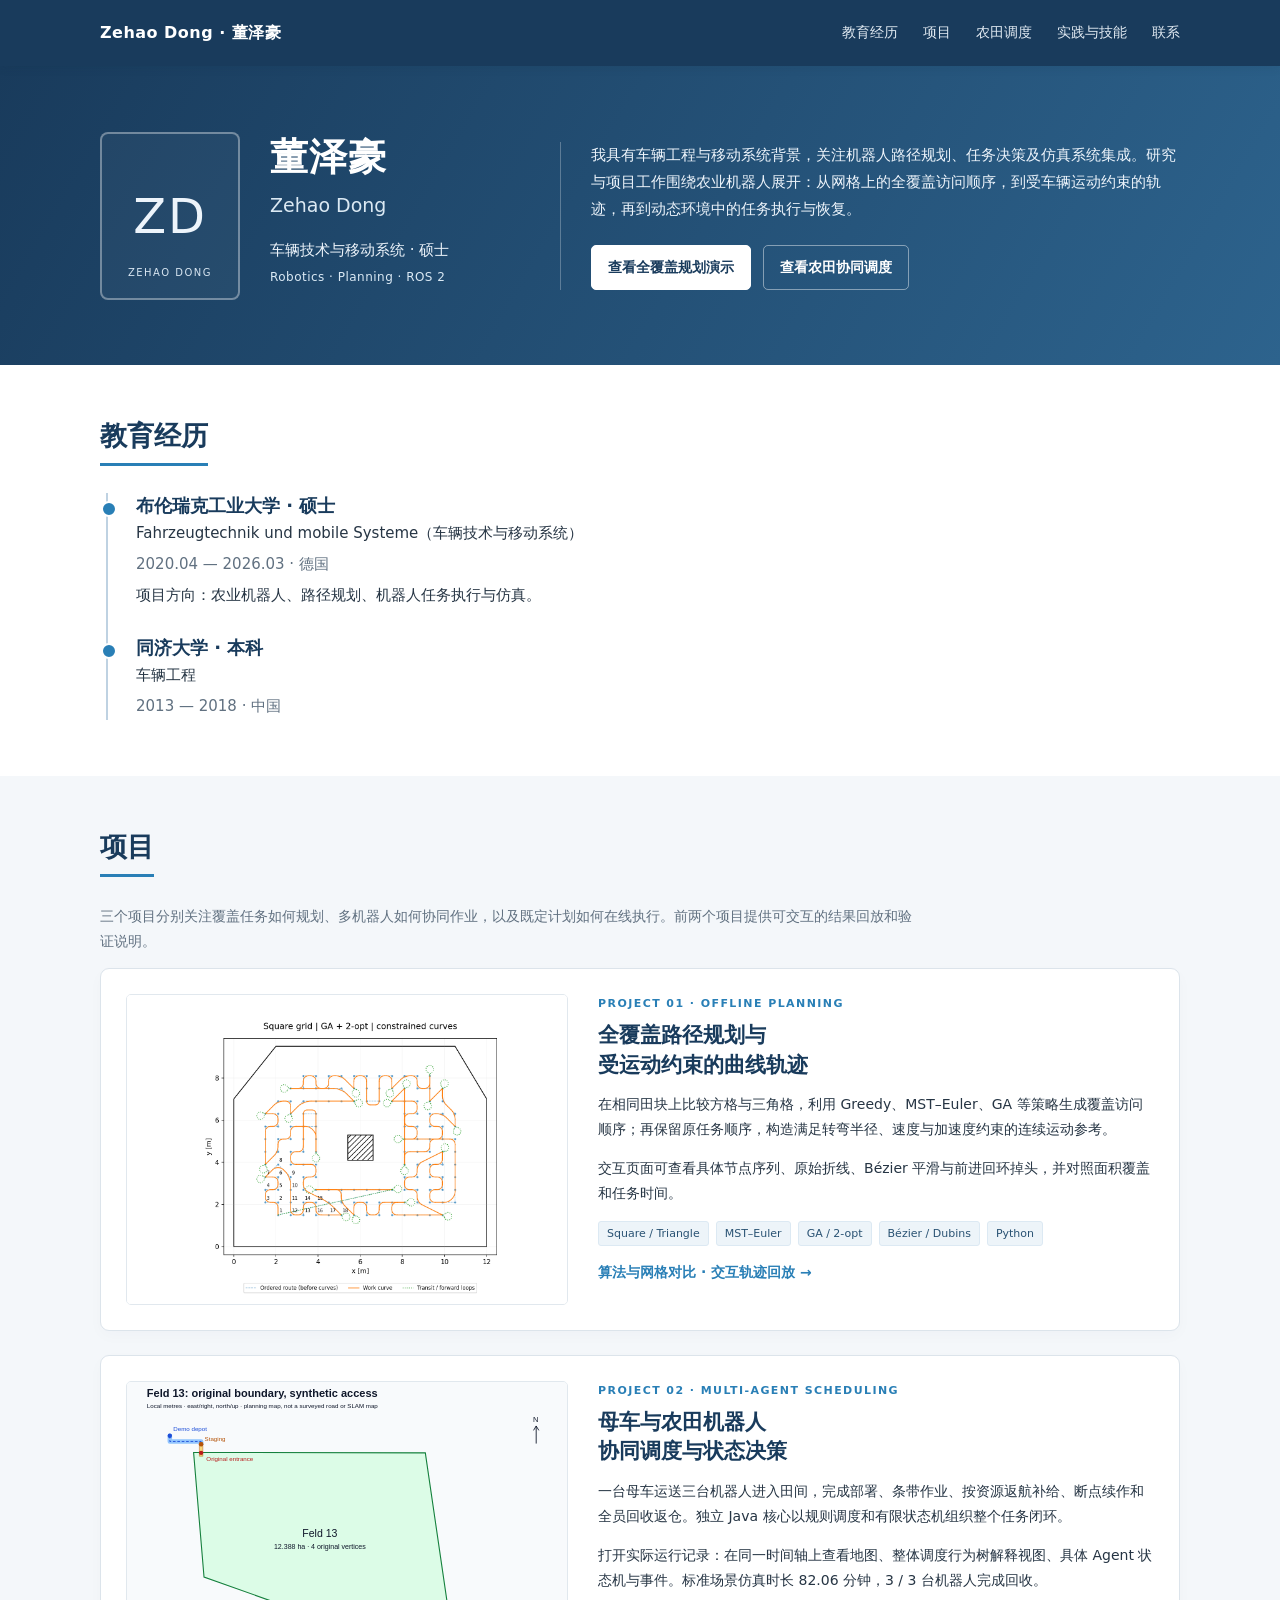
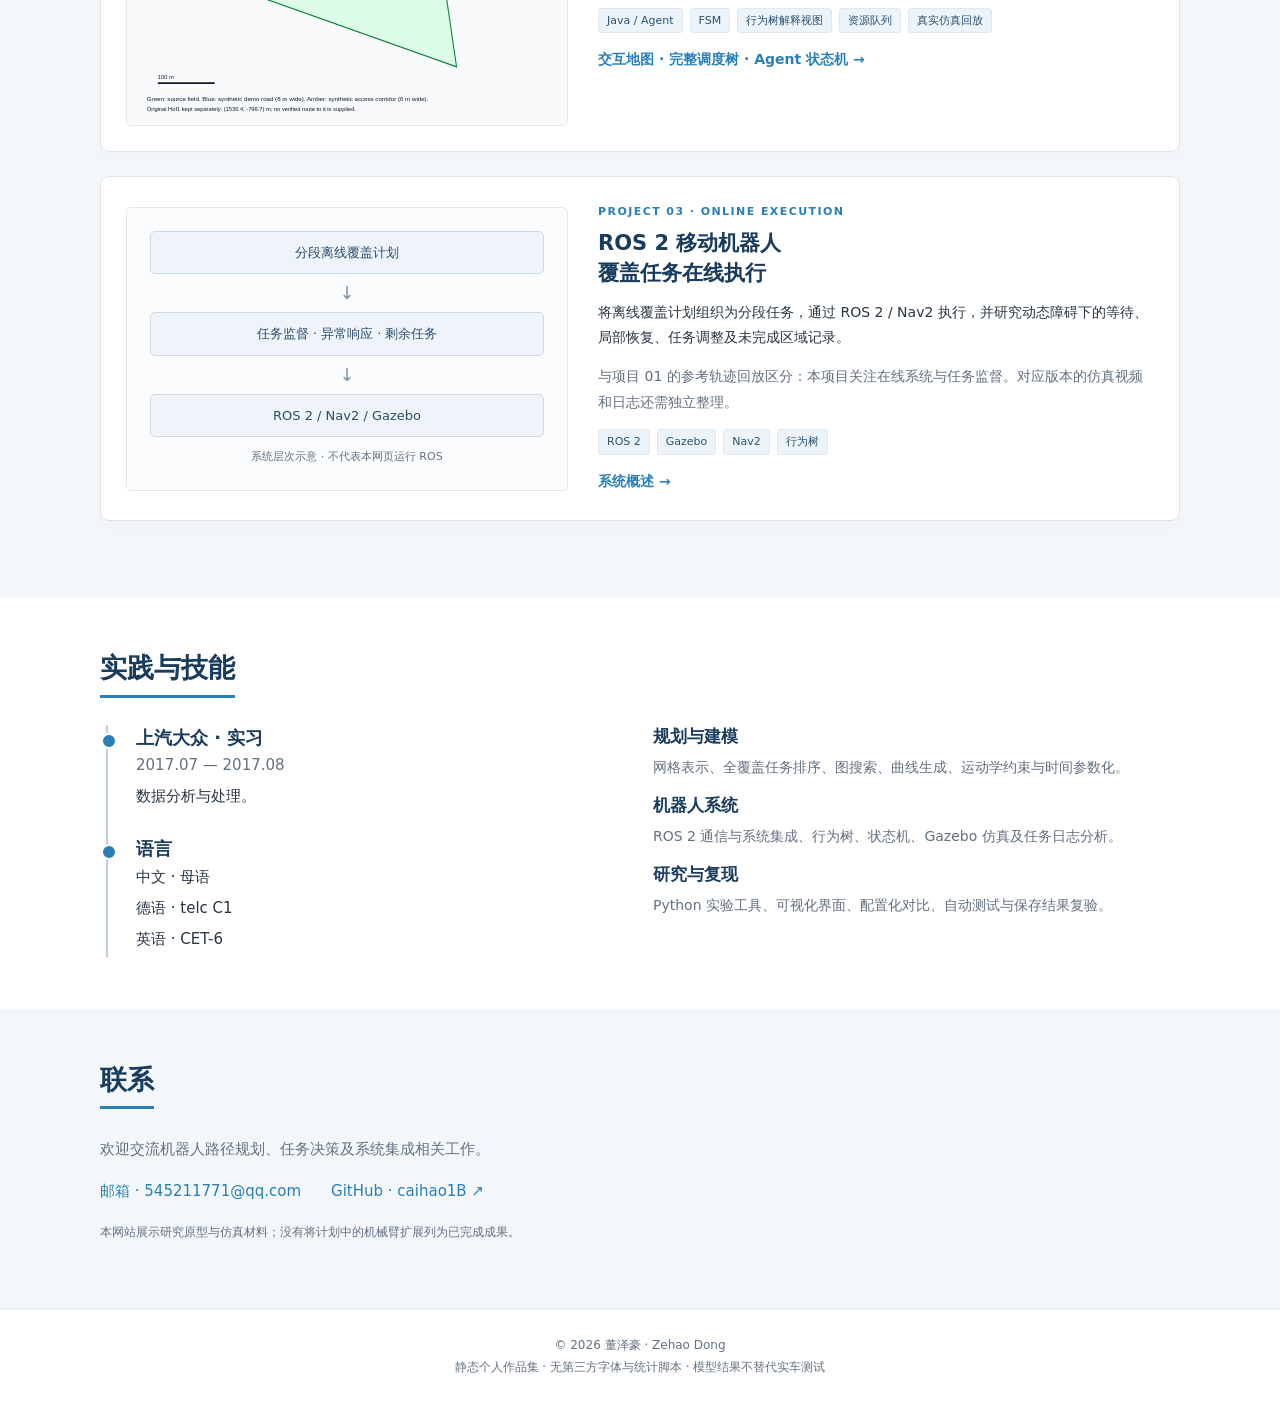
==== index.html @ 470caa3e "Add files via upload" ====
<!doctype html><html lang="zh-CN"><head><meta charset="utf-8"><meta name="viewport" content="width=device-width,initial-scale=1"><meta name="description" content="董泽豪，车辆技术与移动系统硕士。机器人全覆盖路径规划、母车与农田机器人协同调度，以及 ROS 2 系统集成项目。"><title>董泽豪 Zehao Dong | 车辆工程与机器人</title><link rel="stylesheet" href="assets/site.css"><script defer src="assets/site.js"></script></head><body>
<nav class="navbar" aria-label="主导航"><div class="wrap nav-inner"><a class="brand" href="index.html">Zehao Dong · 董泽豪</a><button class="menu-btn" aria-label="展开导航" aria-controls="mainNav" aria-expanded="false">☰</button><div class="nav-links" id="mainNav"><a href="#education">教育经历</a><a href="#projects">项目</a><a href="farm-carrier.html">农田调度</a><a href="#experience">实践与技能</a><a href="#contact">联系</a></div></div></nav>
<header class="hero"><div class="wrap hero-layout"><div class="avatar" aria-label="个人文字标识，非人像">ZD</div><div><h1>董泽豪</h1><p class="english">Zehao Dong</p><p class="degree">车辆技术与移动系统 · 硕士</p><p class="hero-tags">Robotics · Planning · ROS 2</p></div><div class="hero-about"><p>我具有车辆工程与移动系统背景，关注机器人路径规划、任务决策及仿真系统集成。研究与项目工作围绕农业机器人展开：从网格上的全覆盖访问顺序，到受车辆运动约束的轨迹，再到动态环境中的任务执行与恢复。</p><div class="actions"><a class="button" href="ccpp.html">查看全覆盖规划演示</a><a class="button ghost" href="farm-carrier.html">查看农田协同调度</a></div></div></div></header>
<main><section id="education" class="section"><div class="wrap"><h2 class="section-title">教育经历</h2><div class="timeline"><article class="timeline-item"><h3>布伦瑞克工业大学 · 硕士</h3><p>Fahrzeugtechnik und mobile Systeme（车辆技术与移动系统）</p><p class="meta">2020.04 — 2026.03 · 德国</p><p>项目方向：农业机器人、路径规划、机器人任务执行与仿真。</p></article><article class="timeline-item"><h3>同济大学 · 本科</h3><p>车辆工程</p><p class="meta">2013 — 2018 · 中国</p></article></div></div></section>
<section id="projects" class="section alt"><div class="wrap"><h2 class="section-title">项目</h2><p class="section-note">三个项目分别关注覆盖任务如何规划、多机器人如何协同作业，以及既定计划如何在线执行。前两个项目提供可交互的结果回放和验证说明。</p>
<article class="project-card"><div class="project-content"><a class="project-media" href="ccpp.html" aria-label="打开全覆盖规划项目"><img src="assets/images/square_ga.png" alt="实际计算的方格访问顺序与曲线轨迹，含重复访问和向前绕行" width="1410" height="990"></a><div><div class="project-number">PROJECT 01 · OFFLINE PLANNING</div><h3>全覆盖路径规划与<br>受运动约束的曲线轨迹</h3><p>在相同田块上比较方格与三角格，利用 Greedy、MST–Euler、GA 等策略生成覆盖访问顺序；再保留原任务顺序，构造满足转弯半径、速度与加速度约束的连续运动参考。</p><p>交互页面可查看具体节点序列、原始折线、Bézier 平滑与前进回环掉头，并对照面积覆盖和任务时间。</p><div class="tags"><span>Square / Triangle</span><span>MST–Euler</span><span>GA / 2-opt</span><span>Bézier / Dubins</span><span>Python</span></div><a class="text-link" href="ccpp.html">算法与网格对比 · 交互轨迹回放 →</a></div></div></article>
<article class="project-card"><div class="project-content"><a class="project-media" href="farm-carrier.html" aria-label="打开母车与农田机器人协同调度项目"><img src="assets/images/farm-map-preview.svg" alt="Feld 13 田块边界、覆盖条带与母车演示道路；进入项目可播放机器人实际仿真轨迹" loading="lazy"></a><div><div class="project-number">PROJECT 02 · MULTI-AGENT SCHEDULING</div><h3>母车与农田机器人<br>协同调度与状态决策</h3><p>一台母车运送三台机器人进入田间，完成部署、条带作业、按资源返航补给、断点续作和全员回收返仓。独立 Java 核心以规则调度和有限状态机组织整个任务闭环。</p><p>打开实际运行记录：在同一时间轴上查看地图、整体调度行为树解释视图、具体 Agent 状态机与事件。标准场景仿真时长 82.06 分钟，3 / 3 台机器人完成回收。</p><div class="tags"><span>Java / Agent</span><span>FSM</span><span>行为树解释视图</span><span>资源队列</span><span>真实仿真回放</span></div><a class="text-link" href="farm-carrier.html">交互地图 · 完整调度树 · Agent 状态机 →</a></div></div></article>
<article class="project-card"><div class="project-content"><div class="project-media schematic" aria-label="在线执行层次示意"><div class="step">分段离线覆盖计划</div><div class="flow">↓</div><div class="step">任务监督 · 异常响应 · 剩余任务</div><div class="flow">↓</div><div class="step">ROS 2 / Nav2 / Gazebo</div><small>系统层次示意 · 不代表本网页运行 ROS</small></div><div><div class="project-number">PROJECT 03 · ONLINE EXECUTION</div><h3>ROS 2 移动机器人<br>覆盖任务在线执行</h3><p>将离线覆盖计划组织为分段任务，通过 ROS 2 / Nav2 执行，并研究动态障碍下的等待、局部恢复、任务调整及未完成区域记录。</p><p class="small">与项目 01 的参考轨迹回放区分：本项目关注在线系统与任务监督。对应版本的仿真视频和日志还需独立整理。</p><div class="tags"><span>ROS 2</span><span>Gazebo</span><span>Nav2</span><span>行为树</span></div><a class="text-link" href="projects.html#ros2">系统概述 →</a></div></div></article>
</div></section>
<section id="experience" class="section"><div class="wrap"><h2 class="section-title">实践与技能</h2><div class="two-col"><div class="timeline"><article class="timeline-item"><h3>上汽大众 · 实习</h3><p class="meta">2017.07 — 2017.08</p><p>数据分析与处理。</p></article><article class="timeline-item"><h3>语言</h3><p>中文 · 母语</p><p>德语 · telc C1</p><p>英语 · CET-6</p></article></div><div><article class="skill-group"><h3>规划与建模</h3><p>网格表示、全覆盖任务排序、图搜索、曲线生成、运动学约束与时间参数化。</p></article><article class="skill-group"><h3>机器人系统</h3><p>ROS 2 通信与系统集成、行为树、状态机、Gazebo 仿真及任务日志分析。</p></article><article class="skill-group"><h3>研究与复现</h3><p>Python 实验工具、可视化界面、配置化对比、自动测试与保存结果复验。</p></article></div></div></div></section>
<section id="contact" class="section alt"><div class="wrap"><h2 class="section-title">联系</h2><p class="intro-line">欢迎交流机器人路径规划、任务决策及系统集成相关工作。</p><div class="contact"><a href="mailto:545211771@qq.com">邮箱 · 545211771@qq.com</a><a href="https://github.com/caihao1B" target="_blank" rel="noopener noreferrer">GitHub · caihao1B ↗</a></div><p class="small" style="margin-top:17px">本网站展示研究原型与仿真材料；没有将计划中的机械臂扩展列为已完成成果。</p></div></section></main>
<footer class="footer"><div class="wrap">© 2026 董泽豪 · Zehao Dong<br>静态个人作品集 · 无第三方字体与统计脚本 · 模型结果不替代实车测试</div></footer></body></html>
---- assets/site.css ----
:root{--navy:#193b5c;--navy2:#2d638d;--blue:#297fb6;--ink:#263544;--muted:#617181;--bg:#f4f7fa;--line:#dce4eb;--white:#fff;--orange:#b66a32;--max:1080px}*{box-sizing:border-box}html{scroll-behavior:smooth;scroll-padding-top:84px}body{margin:0;color:var(--ink);background:#fff;font:16px/1.8 "Segoe UI","Microsoft YaHei",system-ui,sans-serif}a{color:var(--blue);text-decoration:none}a:hover{text-decoration:underline}img,video{max-width:100%;height:auto;display:block}button,input,select{font:inherit}button,a,input,select,summary{outline-offset:4px}button:focus-visible,a:focus-visible,input:focus-visible,select:focus-visible{outline:3px solid #59a5dc}button{cursor:pointer}h1,h2,h3,h4,p{margin-top:0}h1,h2,h3{color:var(--navy);line-height:1.4}h2{font-size:27px}h3{font-size:21px}p{margin-bottom:1em}.wrap{width:min(var(--max),calc(100% - 48px));margin:auto}.navbar{position:sticky;top:0;z-index:100;background:var(--navy);height:66px;box-shadow:0 2px 9px #142c4017}.nav-inner{display:flex;align-items:center;justify-content:space-between;height:100%;gap:20px}.brand{color:#fff;font-weight:700;letter-spacing:.03em}.nav-links{display:flex;gap:25px;align-items:center}.nav-links a{color:#e1eaf2;font-size:14px}.menu-btn{display:none;border:1px solid #7693ac;background:transparent;color:#fff;border-radius:4px;padding:4px 10px}.hero{background:linear-gradient(120deg,var(--navy),var(--navy2));color:#edf4fb;padding:65px 0 64px}.hero-layout{display:grid;grid-template-columns:140px 260px 1fr;gap:30px;align-items:center}.avatar{height:168px;border:2px solid #ffffff5c;border-radius:8px;display:flex;align-items:center;justify-content:center;background:#ffffff0a;font-size:48px;font-weight:300;letter-spacing:.04em;position:relative;overflow:hidden}.avatar:after{content:"ZEHAO DONG";position:absolute;bottom:16px;left:0;right:0;text-align:center;font-size:10px;letter-spacing:.15em;color:#d7e5f1}.hero h1{color:#fff;font-size:38px;margin-bottom:4px;letter-spacing:.03em}.hero .english{font-size:19px;color:#dbe9f3;margin-bottom:15px}.hero .degree{font-size:15px;margin-bottom:3px}.hero-about{border-left:1px solid #ffffff45;padding-left:30px;font-size:15px}.hero-about p{margin-bottom:14px}.hero-tags{font-size:12px;letter-spacing:.04em;color:#dbeaf5}.actions{display:flex;gap:12px;flex-wrap:wrap;margin-top:22px}.button{border:1px solid var(--blue);border-radius:5px;background:var(--blue);color:#fff;padding:9px 16px;font-weight:600;font-size:14px;display:inline-flex;align-items:center;justify-content:center}.button:hover{text-decoration:none;filter:brightness(1.05)}.button.ghost{background:transparent;color:var(--blue)}.hero .button{background:#fff;color:var(--navy);border-color:#fff}.hero .ghost{background:transparent;color:#fff;border-color:#ffffff70}.section{padding:52px 0}.section.alt{background:var(--bg)}.section-title{display:inline-block;border-bottom:3px solid var(--blue);padding-bottom:8px;margin-bottom:27px}.eyebrow{font-size:11px;letter-spacing:.14em;font-weight:700;color:var(--blue);margin-bottom:8px}.section-note{color:var(--muted);font-size:14px;max-width:820px}.timeline{border-left:2px solid #bfd2e2;margin-left:6px;padding-left:28px}.timeline-item{position:relative;padding:0 0 22px}.timeline-item:last-child{padding-bottom:0}.timeline-item:before{content:"";position:absolute;left:-35px;top:8px;width:12px;height:12px;border-radius:50%;background:var(--blue);border:2px solid #fff}.timeline h3{font-size:18px;margin-bottom:2px}.meta{font-size:13px;color:var(--muted);margin-bottom:5px}.timeline p{font-size:15px;margin-bottom:4px}.project-card{background:#fff;border:1px solid var(--line);border-radius:9px;margin-bottom:24px;overflow:hidden;box-shadow:0 5px 15px #193b5c06}.project-content{display:grid;grid-template-columns:43% 1fr;gap:30px;padding:25px}.project-media{border:1px solid #e1e8ee;border-radius:5px;overflow:hidden;background:#fafcfe;align-self:center}.project-media img{width:100%}.project-number{font-size:11px;letter-spacing:.13em;color:var(--blue);font-weight:700;margin-bottom:7px}.project-card h3{margin-bottom:12px}.project-card p{font-size:14px}.tags{display:flex;gap:7px;flex-wrap:wrap;margin-top:12px}.tags span{background:#edf4f9;border:1px solid #dce9f3;color:#295273;font-size:11px;padding:2px 8px;border-radius:3px}.text-link{font-size:14px;font-weight:600;display:inline-block;margin-top:14px}.badge{display:inline-block;border:1px solid #c3d7e7;background:#eff6fb;color:#365c7a;border-radius:20px;font-size:11px;padding:2px 10px}.schematic{padding:23px;display:grid;gap:10px}.schematic .step{background:#eef4fa;border:1px solid #c9d9e8;border-radius:5px;padding:9px 12px;text-align:center;color:#294d6d;font-size:13px}.schematic .flow{font-size:18px;text-align:center;line-height:1;color:#7b94a9}.schematic small{font-size:11px;color:var(--muted);text-align:center}.two-col{display:grid;grid-template-columns:1fr 1fr;gap:26px}.skill-group h3{font-size:17px;margin-bottom:6px}.skill-group p{font-size:14px;color:var(--muted)}.contact{display:flex;flex-wrap:wrap;gap:14px 30px;color:var(--muted);font-size:15px}.footer{border-top:1px solid var(--line);padding:26px 0;font-size:12px;color:var(--muted);text-align:center}.subhero{padding:44px 0 36px;background:var(--bg);border-bottom:1px solid var(--line)}.breadcrumb{font-size:12px;margin-bottom:12px}.subhero h1{font-size:33px;margin-bottom:13px}.subhero p{max-width:850px;color:var(--muted);font-size:15px}.jump-links{display:flex;gap:16px;flex-wrap:wrap;font-size:13px;margin-top:20px}.pipeline{display:grid;grid-template-columns:repeat(3,1fr);gap:14px;margin-top:25px}.pipeline article{border:1px solid var(--line);border-radius:6px;padding:17px 18px;background:#fff}.pipeline b{color:var(--blue);font-size:12px}.pipeline h3{font-size:17px;margin:4px 0 6px}.pipeline p{font-size:13px;color:var(--muted);margin:0}.table-wrap{width:100%;overflow-x:auto;border:1px solid var(--line);border-radius:6px;background:#fff}table{border-collapse:collapse;width:100%;font-size:13px;line-height:1.55}th,td{padding:12px 12px;text-align:left;border-bottom:1px solid var(--line);white-space:nowrap}th{background:#f0f5f9;color:#2c4b66;font-weight:600}tbody tr:last-child td{border-bottom:0}tbody tr:nth-child(even){background:#fafcfe}.row-link{background:none;border:0;padding:0;color:var(--blue);font-weight:600;white-space:nowrap;font-size:13px}.callout{border-left:3px solid var(--blue);background:#f0f6fa;padding:15px 18px;font-size:14px;line-height:1.8;margin:22px 0}.callout p:last-child{margin-bottom:0}.image-grid{display:grid;grid-template-columns:1fr 1fr;gap:18px;margin:22px 0}.image-grid figure{margin:0;border:1px solid var(--line);border-radius:7px;overflow:hidden;background:#fff}.image-grid figcaption{padding:12px 16px;font-size:13px;color:var(--muted)}.image-grid img{width:100%}.lab{border:1px solid #cfdde8;border-radius:9px;overflow:hidden;background:#fff;box-shadow:0 5px 22px #1a3b5c08}.lab-top{padding:18px 20px;background:#f6f9fc;border-bottom:1px solid var(--line)}.form-row{display:flex;flex-wrap:wrap;gap:12px;align-items:center}label{font-size:13px}select,input[type=number]{background:#fff;color:var(--ink);border:1px solid #c6d4df;border-radius:4px;padding:6px 9px;max-width:100%;font-size:13px}#caseSelect{min-width:300px;flex:1}.stage-tabs{display:flex;gap:7px;flex-wrap:wrap;margin-top:14px}.stage-tabs button{padding:8px 12px;border-radius:4px;border:1px solid #c7d7e5;background:#fff;color:#405e78;font-size:13px}.stage-tabs button.active{background:var(--navy);border-color:var(--navy);color:#fff}.lab-body{display:grid;grid-template-columns:minmax(0,1fr) 255px}.canvas-wrap{background:#fff;position:relative;min-width:0}canvas{display:block;width:100%;height:auto;aspect-ratio:1.38}#sceneCanvas{border-bottom:1px solid var(--line)}.legend{display:flex;gap:14px;flex-wrap:wrap;font-size:11px;padding:10px 18px;color:var(--muted)}.legend span:before{content:"";display:inline-block;width:20px;height:2px;background:var(--blue);vertical-align:middle;margin-right:5px}.legend .loop:before{background:var(--orange)}.legend .raw:before{background:#aeb9c3}.lab-side{border-left:1px solid var(--line);padding:18px;font-size:13px;background:#fbfcfe}.lab-side h3{font-size:16px;margin-bottom:12px}.side-label{color:var(--muted);font-size:11px}.metric-row{display:flex;justify-content:space-between;gap:10px;border-bottom:1px solid #e4ebf1;padding:7px 0;font-size:12px}.metric-row strong{font-size:14px;color:var(--navy)}#modelNote,#runNote,#focusNote{font-size:12px;line-height:1.7;color:var(--muted);margin:12px 0 0}.lab-controls{padding:16px 20px;border-top:1px solid var(--line)}.control-btn{padding:7px 12px;border-radius:4px;border:1px solid #bbcedd;background:#fff;color:#244c70;font-size:13px}.control-btn.primary{background:var(--navy);color:#fff;border-color:var(--navy)}input[type=range]{width:100%;accent-color:var(--blue);cursor:pointer}.slider-row{display:grid;grid-template-columns:1fr auto;gap:15px;align-items:center;margin:12px 0 5px}.telemetry{display:flex;gap:18px;flex-wrap:wrap;font-family:Consolas,"Courier New",monospace;font-size:12px;color:#425d73}.minor-controls{margin-top:14px;font-size:12px;display:flex;align-items:center;flex-wrap:wrap;gap:15px}.small{font-size:12px;color:var(--muted)}.sequence-table{max-height:255px;overflow:auto}.sequence-table thead{position:sticky;top:0;z-index:1}.sequence-table tr.revisit{background:#fff8ef}.sequence-table tr:hover{background:#edf4fa}.sequence-table td{padding-top:7px;padding-bottom:7px}details{border:1px solid var(--line);border-radius:6px;margin-top:17px;background:#fff}summary{cursor:pointer;padding:14px 18px;color:var(--navy);font-size:14px;font-weight:600}.details-body{padding:0 18px 18px;font-size:13px}.video-grid{display:grid;grid-template-columns:1fr 1fr;gap:20px}.video-card{margin:0;border:1px solid var(--line);border-radius:7px;overflow:hidden;background:#fff}.video-card video{width:100%;background:#f5f8fb}.video-card figcaption{padding:15px 18px;font-size:13px}.video-card h3{font-size:17px;margin-bottom:5px}.evidence-grid{display:grid;grid-template-columns:repeat(3,1fr);gap:15px}.evidence{padding:18px;border:1px solid var(--line);border-radius:6px}.evidence strong{display:block;color:var(--navy);font-size:25px}.evidence span{font-size:12px;color:var(--muted)}.prose{max-width:880px}.prose h2{margin-top:32px}.prose li{margin:8px 0}.prose pre{white-space:pre-wrap;overflow-wrap:anywhere;background:#eef3f7;border:1px solid #d8e2ec;border-radius:6px;padding:16px;font-size:13px;color:#253d54}.prose code{font-family:Consolas,monospace}figure{margin:0}.hide{display:none!important}.no-js{padding:15px;background:#fff8e8;border:1px solid #e4d2aa}.inline-link{font-size:13px;margin-right:18px}.badge-line{display:flex;gap:8px;flex-wrap:wrap}#caseHeading{font-size:17px;margin:0 0 9px}#timeLabel{font-size:12px;min-width:135px;text-align:right}#gridSummary{font-size:12px;color:var(--muted);margin:9px 0 0}.limit-list{display:grid;grid-template-columns:1fr 1fr;gap:18px;margin-top:20px}.limit-list article{border-top:2px solid #ccdae6;padding-top:14px}.limit-list h3{font-size:16px}.limit-list p{font-size:13px;color:var(--muted)}.intro-line{font-size:15px;color:var(--muted)}.details-body pre{white-space:pre-wrap;max-height:330px;overflow:auto;font-size:11px}.mini-stat{color:var(--blue);font-weight:700}
@media(min-width:1500px){.wrap{--max:1120px}.hero{padding:75px 0}}@media(max-width:940px){.hero-layout{grid-template-columns:110px 230px 1fr;gap:22px}.hero-about{padding-left:22px}.avatar{height:150px}.lab-body{grid-template-columns:minmax(0,1fr) 220px}.lab-side{padding:14px}.project-content{gap:23px;padding:22px}.nav-links{gap:18px}.hero h1{font-size:32px}}@media(max-width:740px){.wrap{width:calc(100% - 32px)}.navbar{height:60px}.menu-btn{display:block}.nav-links{display:none;position:absolute;top:60px;left:0;right:0;background:var(--navy);padding:15px 22px;box-shadow:0 8px 12px #0001;flex-direction:column;align-items:flex-start;gap:13px}.nav-links.open{display:flex}.hero{padding:38px 0}.hero-layout{grid-template-columns:85px 1fr;gap:18px}.avatar{height:115px;font-size:35px}.avatar:after{font-size:7px;bottom:12px}.hero-about{grid-column:1/-1;border-left:0;border-top:1px solid #ffffff40;padding:21px 0 0}.hero h1{font-size:31px}.hero .english{font-size:17px;margin-bottom:10px}.hero .degree{font-size:13px}.section{padding:36px 0}.section-title{font-size:24px;margin-bottom:22px}.project-content,.two-col,.image-grid,.video-grid,.limit-list{grid-template-columns:1fr}.project-content{padding:18px;gap:18px}.project-media{max-height:290px}.project-media img{object-fit:contain;max-height:280px}.pipeline{grid-template-columns:1fr}.pipeline article{padding:12px 16px}.pipeline p{font-size:12px}.subhero{padding:30px 0}.subhero h1{font-size:26px}.lab-body{grid-template-columns:1fr}.lab-side{border-left:0;border-top:1px solid var(--line);display:grid;grid-template-columns:1fr 1fr;gap:0 18px;padding:14px 18px}.lab-side h3,.lab-side #modelNote,.lab-side #runNote,.lab-side #focusNote{grid-column:1/-1}.lab-side h3{margin-bottom:5px}.lab-top{padding:14px}.lab-controls{padding:14px}.stage-tabs button{padding:7px 10px;font-size:12px}#caseSelect{min-width:0;width:100%}.evidence-grid{grid-template-columns:1fr 1fr}.evidence{padding:13px}.evidence strong{font-size:22px}canvas{aspect-ratio:1.15}.contact{display:block}.contact a{display:block;margin:9px 0}.telemetry{gap:8px 15px}.control-btn{padding:7px 10px}.form-row{gap:8px}.sequence-table{max-height:240px}}@media(prefers-reduced-motion:reduce){html{scroll-behavior:auto}}
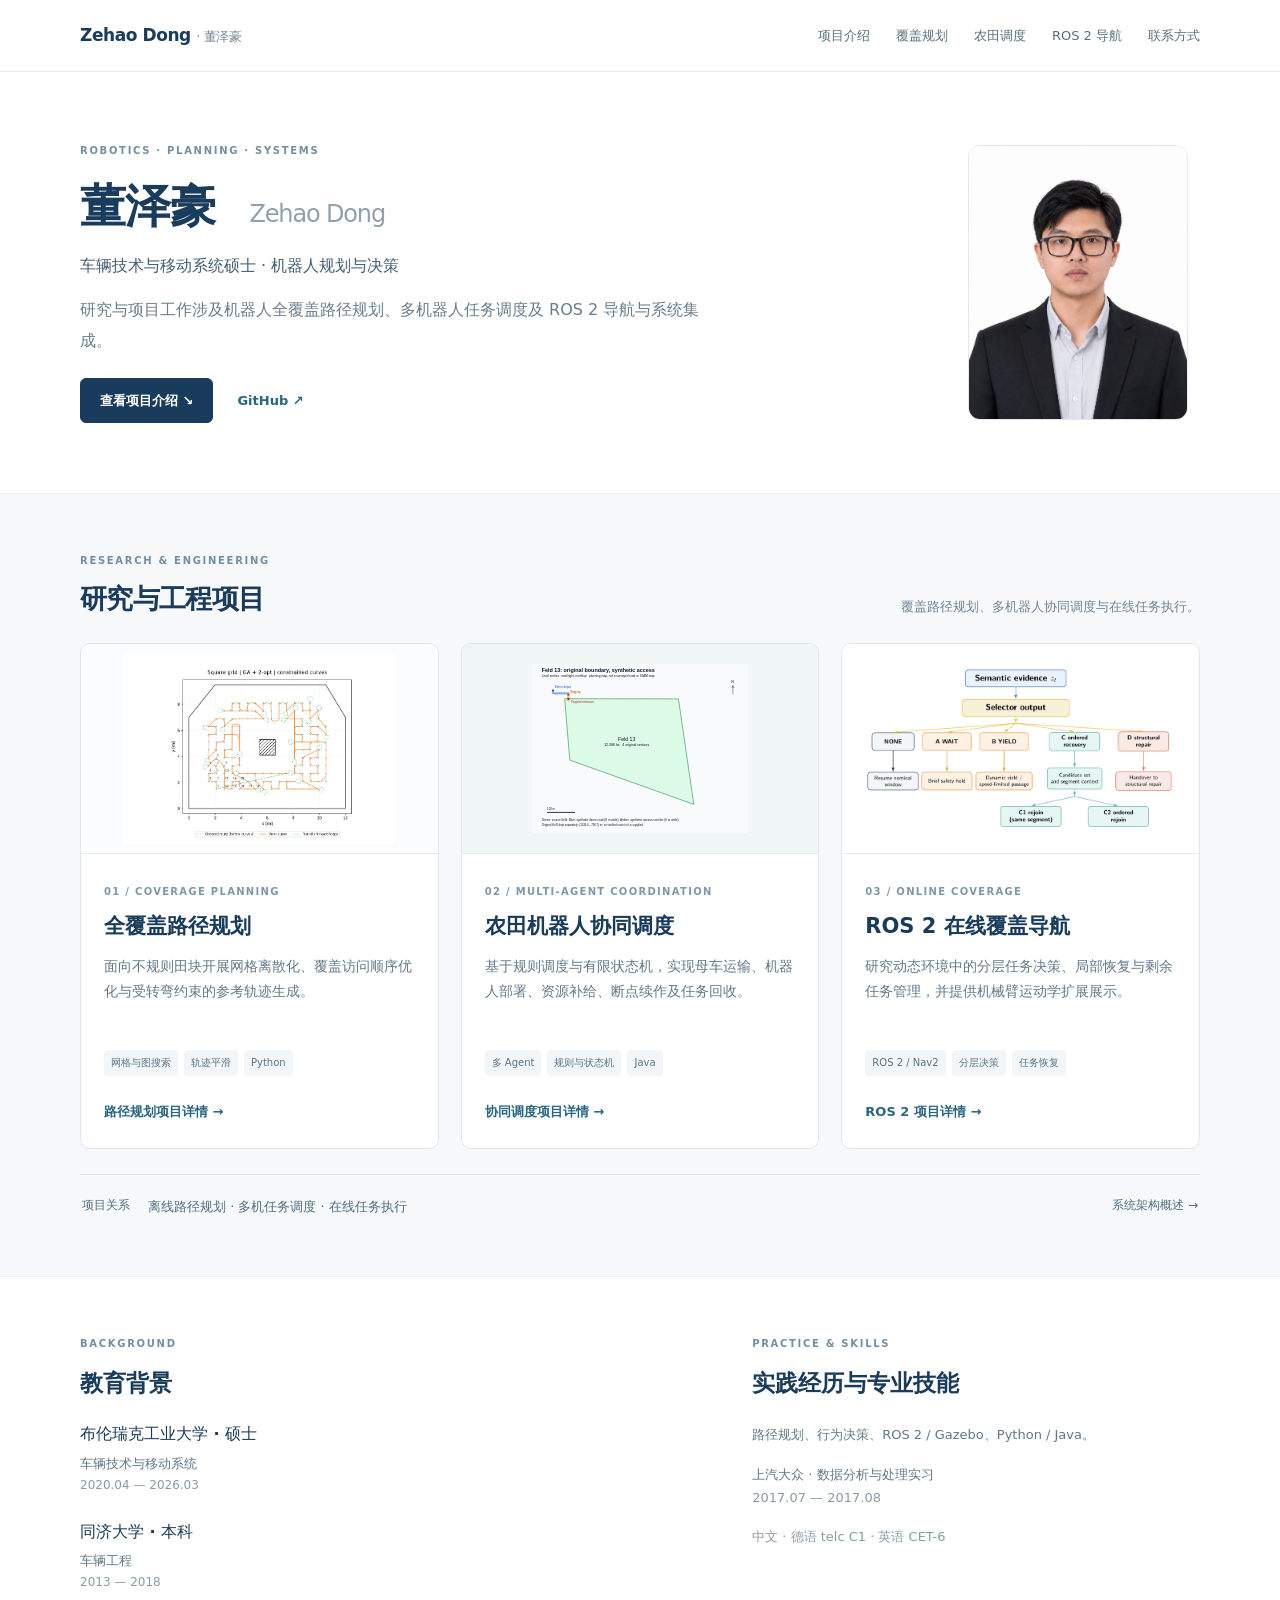
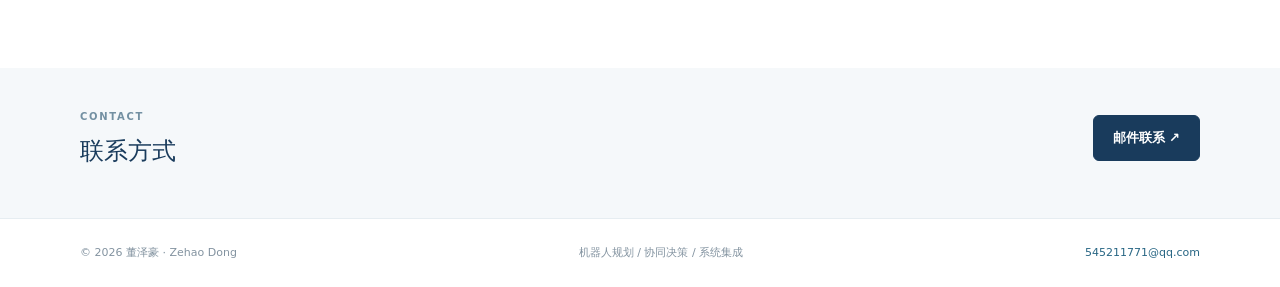
==== commit 531401fc: "Publish concise three-project portfolio with research-first ROS 2 page and portrait" ====
--- a/index.html
+++ b/index.html
@@ -1,12 +1,57 @@
-<!doctype html><html lang="zh-CN"><head><meta charset="utf-8"><meta name="viewport" content="width=device-width,initial-scale=1"><meta name="description" content="董泽豪，车辆技术与移动系统硕士。机器人全覆盖路径规划、母车与农田机器人协同调度，以及 ROS 2 系统集成项目。"><title>董泽豪 Zehao Dong | 车辆工程与机器人</title><link rel="stylesheet" href="assets/site.css"><script defer src="assets/site.js"></script></head><body>
-<nav class="navbar" aria-label="主导航"><div class="wrap nav-inner"><a class="brand" href="index.html">Zehao Dong · 董泽豪</a><button class="menu-btn" aria-label="展开导航" aria-controls="mainNav" aria-expanded="false">☰</button><div class="nav-links" id="mainNav"><a href="#education">教育经历</a><a href="#projects">项目</a><a href="farm-carrier.html">农田调度</a><a href="#experience">实践与技能</a><a href="#contact">联系</a></div></div></nav>
-<header class="hero"><div class="wrap hero-layout"><div class="avatar" aria-label="个人文字标识，非人像">ZD</div><div><h1>董泽豪</h1><p class="english">Zehao Dong</p><p class="degree">车辆技术与移动系统 · 硕士</p><p class="hero-tags">Robotics · Planning · ROS 2</p></div><div class="hero-about"><p>我具有车辆工程与移动系统背景，关注机器人路径规划、任务决策及仿真系统集成。研究与项目工作围绕农业机器人展开：从网格上的全覆盖访问顺序，到受车辆运动约束的轨迹，再到动态环境中的任务执行与恢复。</p><div class="actions"><a class="button" href="ccpp.html">查看全覆盖规划演示</a><a class="button ghost" href="farm-carrier.html">查看农田协同调度</a></div></div></div></header>
-<main><section id="education" class="section"><div class="wrap"><h2 class="section-title">教育经历</h2><div class="timeline"><article class="timeline-item"><h3>布伦瑞克工业大学 · 硕士</h3><p>Fahrzeugtechnik und mobile Systeme（车辆技术与移动系统）</p><p class="meta">2020.04 — 2026.03 · 德国</p><p>项目方向：农业机器人、路径规划、机器人任务执行与仿真。</p></article><article class="timeline-item"><h3>同济大学 · 本科</h3><p>车辆工程</p><p class="meta">2013 — 2018 · 中国</p></article></div></div></section>
-<section id="projects" class="section alt"><div class="wrap"><h2 class="section-title">项目</h2><p class="section-note">三个项目分别关注覆盖任务如何规划、多机器人如何协同作业，以及既定计划如何在线执行。前两个项目提供可交互的结果回放和验证说明。</p>
-<article class="project-card"><div class="project-content"><a class="project-media" href="ccpp.html" aria-label="打开全覆盖规划项目"><img src="assets/images/square_ga.png" alt="实际计算的方格访问顺序与曲线轨迹，含重复访问和向前绕行" width="1410" height="990"></a><div><div class="project-number">PROJECT 01 · OFFLINE PLANNING</div><h3>全覆盖路径规划与<br>受运动约束的曲线轨迹</h3><p>在相同田块上比较方格与三角格，利用 Greedy、MST–Euler、GA 等策略生成覆盖访问顺序；再保留原任务顺序，构造满足转弯半径、速度与加速度约束的连续运动参考。</p><p>交互页面可查看具体节点序列、原始折线、Bézier 平滑与前进回环掉头，并对照面积覆盖和任务时间。</p><div class="tags"><span>Square / Triangle</span><span>MST–Euler</span><span>GA / 2-opt</span><span>Bézier / Dubins</span><span>Python</span></div><a class="text-link" href="ccpp.html">算法与网格对比 · 交互轨迹回放 →</a></div></div></article>
-<article class="project-card"><div class="project-content"><a class="project-media" href="farm-carrier.html" aria-label="打开母车与农田机器人协同调度项目"><img src="assets/images/farm-map-preview.svg" alt="Feld 13 田块边界、覆盖条带与母车演示道路；进入项目可播放机器人实际仿真轨迹" loading="lazy"></a><div><div class="project-number">PROJECT 02 · MULTI-AGENT SCHEDULING</div><h3>母车与农田机器人<br>协同调度与状态决策</h3><p>一台母车运送三台机器人进入田间，完成部署、条带作业、按资源返航补给、断点续作和全员回收返仓。独立 Java 核心以规则调度和有限状态机组织整个任务闭环。</p><p>打开实际运行记录：在同一时间轴上查看地图、整体调度行为树解释视图、具体 Agent 状态机与事件。标准场景仿真时长 82.06 分钟，3 / 3 台机器人完成回收。</p><div class="tags"><span>Java / Agent</span><span>FSM</span><span>行为树解释视图</span><span>资源队列</span><span>真实仿真回放</span></div><a class="text-link" href="farm-carrier.html">交互地图 · 完整调度树 · Agent 状态机 →</a></div></div></article>
-<article class="project-card"><div class="project-content"><div class="project-media schematic" aria-label="在线执行层次示意"><div class="step">分段离线覆盖计划</div><div class="flow">↓</div><div class="step">任务监督 · 异常响应 · 剩余任务</div><div class="flow">↓</div><div class="step">ROS 2 / Nav2 / Gazebo</div><small>系统层次示意 · 不代表本网页运行 ROS</small></div><div><div class="project-number">PROJECT 03 · ONLINE EXECUTION</div><h3>ROS 2 移动机器人<br>覆盖任务在线执行</h3><p>将离线覆盖计划组织为分段任务，通过 ROS 2 / Nav2 执行，并研究动态障碍下的等待、局部恢复、任务调整及未完成区域记录。</p><p class="small">与项目 01 的参考轨迹回放区分：本项目关注在线系统与任务监督。对应版本的仿真视频和日志还需独立整理。</p><div class="tags"><span>ROS 2</span><span>Gazebo</span><span>Nav2</span><span>行为树</span></div><a class="text-link" href="projects.html#ros2">系统概述 →</a></div></div></article>
-</div></section>
-<section id="experience" class="section"><div class="wrap"><h2 class="section-title">实践与技能</h2><div class="two-col"><div class="timeline"><article class="timeline-item"><h3>上汽大众 · 实习</h3><p class="meta">2017.07 — 2017.08</p><p>数据分析与处理。</p></article><article class="timeline-item"><h3>语言</h3><p>中文 · 母语</p><p>德语 · telc C1</p><p>英语 · CET-6</p></article></div><div><article class="skill-group"><h3>规划与建模</h3><p>网格表示、全覆盖任务排序、图搜索、曲线生成、运动学约束与时间参数化。</p></article><article class="skill-group"><h3>机器人系统</h3><p>ROS 2 通信与系统集成、行为树、状态机、Gazebo 仿真及任务日志分析。</p></article><article class="skill-group"><h3>研究与复现</h3><p>Python 实验工具、可视化界面、配置化对比、自动测试与保存结果复验。</p></article></div></div></div></section>
-<section id="contact" class="section alt"><div class="wrap"><h2 class="section-title">联系</h2><p class="intro-line">欢迎交流机器人路径规划、任务决策及系统集成相关工作。</p><div class="contact"><a href="mailto:545211771@qq.com">邮箱 · 545211771@qq.com</a><a href="https://github.com/caihao1B" target="_blank" rel="noopener noreferrer">GitHub · caihao1B ↗</a></div><p class="small" style="margin-top:17px">本网站展示研究原型与仿真材料；没有将计划中的机械臂扩展列为已完成成果。</p></div></section></main>
-<footer class="footer"><div class="wrap">© 2026 董泽豪 · Zehao Dong<br>静态个人作品集 · 无第三方字体与统计脚本 · 模型结果不替代实车测试</div></footer></body></html>
+<!doctype html>
+<html lang="zh-CN">
+<head>
+  <meta charset="utf-8">
+  <meta name="viewport" content="width=device-width,initial-scale=1">
+  <meta name="description" content="董泽豪，车辆技术与移动系统硕士。研究方向包括覆盖路径规划、多机器人调度及 ROS 2 在线导航与任务决策。">
+  <title>Zehao Dong · 机器人项目作品集 | 董泽豪</title>
+  <link rel="stylesheet" href="assets/site.css">
+  <link rel="stylesheet" href="assets/portfolio.css">
+  <link rel="stylesheet" href="assets/merged.css">
+  <script defer src="assets/site.js"></script>
+  <script defer src="assets/portfolio.js"></script>
+</head>
+<body class="concise-page home-page">
+<a class="skip-link" href="#main">跳到正文</a>
+<nav class="navbar" aria-label="主导航"><div class="wrap nav-inner">
+  <a class="brand" href="index.html">Zehao Dong <span>· 董泽豪</span></a>
+  <button class="menu-btn" aria-label="展开导航" aria-controls="mainNav" aria-expanded="false">☰</button>
+  <div class="nav-links" id="mainNav"><a href="index.html#projects">项目介绍</a><a href="ccpp.html">覆盖规划</a><a href="farm-carrier.html">农田调度</a><a href="ros2.html">ROS 2 导航</a><a href="index.html#contact">联系方式</a></div>
+</div></nav>
+
+<main id="main">
+<!-- EDIT: 首页介绍；保持短段落，不增加实验表格。 -->
+<header class="profile-hero wrap">
+  <div class="hero-copy"><div class="eyebrow">ROBOTICS · PLANNING · SYSTEMS</div>
+    <h1>董泽豪 <span>Zehao Dong</span></h1>
+    <p class="hero-role">车辆技术与移动系统硕士 · 机器人规划与决策</p>
+    <p class="hero-intro">研究与项目工作涉及机器人全覆盖路径规划、多机器人任务调度及 ROS 2 导航与系统集成。</p>
+    <div class="actions"><a class="button" href="#projects">查看项目介绍 ↘</a><a class="text-link" href="https://github.com/caihao1B" target="_blank" rel="noopener noreferrer">GitHub ↗</a></div>
+  </div><figure class="profile-portrait"><img src="assets/images/zehao-dong-portrait.png" alt="董泽豪个人照片" width="1106" height="1422" fetchpriority="high"></figure>
+</header>
+<section class="section soft-section" id="projects"><div class="wrap">
+  <div class="section-heading"><div><div class="eyebrow">RESEARCH &amp; ENGINEERING</div><h2>研究与工程项目</h2></div><p>覆盖路径规划、多机器人协同调度与在线任务执行。</p></div>
+  <div class="featured-projects three-projects">
+    <article class="feature-card">
+      <a class="feature-image" href="ccpp.html" aria-label="查看全覆盖路径规划演示"><img src="assets/images/square_ga.png" alt="农田任务访问路线及平滑运动轨迹" width="1410" height="990"></a>
+      <div class="feature-copy"><span class="project-number">01 / COVERAGE PLANNING</span><h3>全覆盖路径规划</h3><p>面向不规则田块开展网格离散化、覆盖访问顺序优化与受转弯约束的参考轨迹生成。</p><div class="tags"><span>网格与图搜索</span><span>轨迹平滑</span><span>Python</span></div><a class="text-link" href="ccpp.html">路径规划项目详情 →</a></div>
+    </article>
+    <article class="feature-card">
+      <a class="feature-image farm-feature" href="farm-carrier.html" aria-label="查看农田多机器人调度演示"><img src="assets/images/farm-map-preview.svg" alt="Feld 13 田界、覆盖条带与运载母车的演示道路"></a>
+      <div class="feature-copy"><span class="project-number">02 / MULTI-AGENT COORDINATION</span><h3>农田机器人协同调度</h3><p>基于规则调度与有限状态机，实现母车运输、机器人部署、资源补给、断点续作及任务回收。</p><div class="tags"><span>多 Agent</span><span>规则与状态机</span><span>Java</span></div><a class="text-link" href="farm-carrier.html">协同调度项目详情 →</a></div>
+    </article>
+    <article class="feature-card">
+      <a class="feature-image ros-feature" href="ros2.html" aria-label="查看 ROS 2 在线覆盖导航与论文决策"><img src="assets/images/thesis-hierarchy.png" alt="论文中的分层任务决策：正常跟踪、等待、让行、局部恢复与结构修复" width="1639" height="820" loading="lazy"></a>
+      <div class="feature-copy"><span class="project-number">03 / ONLINE COVERAGE</span><h3>ROS 2 在线覆盖导航</h3><p>研究动态环境中的分层任务决策、局部恢复与剩余任务管理，并提供机械臂运动学扩展展示。</p><div class="tags"><span>ROS 2 / Nav2</span><span>分层决策</span><span>任务恢复</span></div><a class="text-link" href="ros2.html">ROS 2 项目详情 →</a></div>
+    </article>
+  </div>
+  <a class="next-layer" href="projects.html"><span>项目关系</span><strong>离线路径规划 · 多机任务调度 · 在线任务执行</strong><span>系统架构概述 →</span></a>
+</div></section>
+<section class="section" id="education"><div class="wrap about-layout">
+  <div><div class="eyebrow">BACKGROUND</div><h2>教育背景</h2><div class="bio-entry"><h3>布伦瑞克工业大学 · 硕士</h3><p>车辆技术与移动系统 <span>2020.04 — 2026.03</span></p></div><div class="bio-entry"><h3>同济大学 · 本科</h3><p>车辆工程 <span>2013 — 2018</span></p></div></div>
+  <div id="experience"><div class="eyebrow">PRACTICE & SKILLS</div><h2>实践经历与专业技能</h2><p>路径规划、行为决策、ROS 2 / Gazebo、Python / Java。</p><p>上汽大众 · 数据分析与处理实习<br><span class="muted">2017.07 — 2017.08</span></p><p class="muted">中文 · 德语 telc C1 · 英语 CET-6</p></div>
+</div></section>
+<section class="contact-section" id="contact"><div class="wrap contact-inner"><div><div class="eyebrow">CONTACT</div><h2>联系方式</h2></div><a class="button" href="mailto:545211771@qq.com">邮件联系 ↗</a></div></section>
+</main>
+<footer class="footer"><div class="wrap footer-inner"><span>© 2026 董泽豪 · Zehao Dong</span><span>机器人规划 / 协同决策 / 系统集成</span><a href="mailto:545211771@qq.com">545211771@qq.com</a></div></footer>
+</body></html>
--- a/assets/portfolio.css
+++ b/assets/portfolio.css
@@ -0,0 +1,42 @@
+/* Concise portfolio presentation. Keep original replay geometry and data unchanged. */
+.concise-page{--max:1120px;--navy:#193b5c;--blue:#286684;--muted:#627485;background:#fff;color:#263544;font-size:15px;line-height:1.8}
+.concise-page [hidden]{display:none!important}.concise-page .wrap{width:min(var(--max),calc(100% - 64px))}
+.concise-page .navbar{height:72px;background:#fff;border-bottom:1px solid #e7edf1;box-shadow:none}
+.concise-page .brand{color:#193b5c;letter-spacing:-.025em;font-size:17px}.concise-page .brand span{font-size:13px;font-weight:400;color:#7b8997}
+.concise-page .nav-links{gap:26px}.concise-page .nav-links a{color:#5b6e7f;font-size:13px}.concise-page .nav-links a[aria-current]{color:#193b5c;font-weight:700}
+.concise-page .menu-btn{color:#193b5c;border-color:#d3e0e8}.skip-link{position:fixed;top:-70px;left:18px;z-index:200;padding:10px 18px;background:#193b5c;color:white}.skip-link:focus{top:8px}
+.concise-page .eyebrow{font-size:10px;font-weight:650;letter-spacing:.17em;color:#7390a2;margin-bottom:14px}
+.concise-page .button{background:#193b5c;border-color:#193b5c;border-radius:6px;padding:10px 19px;font-size:13px}.concise-page .button.ghost{background:transparent;color:#193b5c}
+.concise-page .text-link{color:#286684;font-size:13px}.concise-page .actions{align-items:center;gap:24px}.concise-page .actions .text-link{margin:0}
+.concise-page .tags{gap:8px;margin-top:20px}.concise-page .tags span{background:#f2f6f8;border:0;border-radius:4px;padding:4px 10px;font-size:11px;color:#5a7486}
+.profile-hero{padding-top:70px;padding-bottom:70px;display:grid;grid-template-columns:1fr 245px;gap:50px;align-items:center}
+.profile-hero h1{font-size:46px;letter-spacing:-.025em;margin:0 0 14px;font-weight:650}.profile-hero h1 span{display:inline-block;font-size:24px;font-weight:350;color:#90a0ad;margin-left:20px}
+.hero-role{font-size:16px;color:#425e72;margin-bottom:14px}.hero-intro{font-size:16px;max-width:620px;color:#6b7d8d;margin:0;line-height:1.9}
+.profile-mark{height:220px;display:flex;flex-direction:column;align-items:center;justify-content:center;background:#f4f7f8;border:1px solid #e4ebef;border-radius:50%}
+.profile-mark span{font-size:80px;font-weight:250;letter-spacing:-.07em;color:#afc0cb;line-height:1.2}.profile-mark small{font-size:8px;letter-spacing:.07em;color:#899fac;margin-top:8px}
+.concise-page .section{padding:58px 0}.concise-page .soft-section{background:#f6f8fa;border-top:1px solid #edf1f4;border-bottom:1px solid #edf1f4}
+.section-heading{display:flex;align-items:end;justify-content:space-between;gap:24px;margin-bottom:25px}.section-heading h2{font-size:27px;font-weight:600;letter-spacing:-.025em;margin:0}.section-heading p{color:#738592;font-size:13px;margin:0;max-width:410px}.section-heading .eyebrow{margin-bottom:10px}
+.featured-projects{display:grid;grid-template-columns:1fr 1fr;gap:26px}.feature-card{background:#fff;border:1px solid #dfe7ed;border-radius:10px;overflow:hidden;min-width:0;transition:box-shadow .2s}
+.feature-card:hover{box-shadow:0 12px 30px #193b5c0a}.feature-image{display:block;background:#fafcfd;border-bottom:1px solid #e8edf1;height:252px;overflow:hidden;padding:9px}.feature-image img{width:100%;height:100%;object-fit:contain}.farm-feature{padding:20px;background:#f0f5f6}
+.feature-copy{padding:25px 28px 28px}.feature-copy h3{font-size:23px;font-weight:600;margin:8px 0 12px}.feature-copy p{color:#637889;font-size:14px;min-height:50px;margin:0}.feature-copy .text-link{margin-top:24px}.feature-copy .project-number{font-size:10px;color:#7e98aa}
+.next-layer{display:flex;gap:18px;align-items:center;margin-top:25px;border-top:1px solid #dce5eb;padding:20px 2px 0;color:#516e82;font-size:12px}.next-layer strong{font-size:13px;font-weight:500}.next-layer>span:last-child{margin-left:auto}
+.about-layout{display:grid;grid-template-columns:1.3fr 1fr;gap:90px}.about-layout h2{font-size:23px;margin-bottom:24px}.bio-entry+.bio-entry{margin-top:24px}.bio-entry h3{font-size:16px;font-weight:550;margin-bottom:6px}.bio-entry p,.about-layout p{font-size:13px;color:#617888;margin-bottom:16px}.bio-entry span{display:block;color:#8b9ba6;font-size:12px}.muted{color:#8a9ba7!important}
+.contact-section{padding:40px 0 50px;background:#f5f8fa}.contact-inner{display:flex;justify-content:space-between;gap:30px;align-items:center}.contact-inner h2{font-size:24px;font-weight:500;margin:0}.contact-inner .eyebrow{margin-bottom:9px}
+.concise-page .footer{font-size:11px;padding:24px 0;border-top:1px solid #e6edf1;background:white}.footer-inner{display:flex;justify-content:space-between;gap:20px;flex-wrap:wrap;text-align:left;color:#8393a0}
+.project-hero{padding-top:45px;padding-bottom:35px}.back-link{font-size:12px;color:#7a91a2;display:inline-block;margin-bottom:28px}.project-hero h1{font-size:42px;font-weight:600;letter-spacing:-.03em;margin:0 0 18px}.project-lead{font-size:16px;color:#637b8c;max-width:750px;line-height:1.95;margin:0}.project-hero .eyebrow{margin-bottom:12px}
+.concise-page .demo-section{padding-top:18px}.concise-page .compact-section{padding:36px 0}.concise-page .demo-section .section-heading{margin-bottom:20px}
+.concise-page .lab{box-shadow:none;border-color:#dce6ed;border-radius:9px}.concise-page .lab-top{padding:16px 20px;background:#f8fafb}.demo-toolbar{display:flex;gap:20px;align-items:center;justify-content:space-between;flex-wrap:wrap}.concise-page .lab-top .form-row{margin:0}.concise-page .stage-tabs{margin:0;gap:5px}.concise-page .stage-tabs button{font-size:12px;padding:7px 11px}
+.concise-page #gridSummary{margin:9px 0 0;font-size:11px;color:#7c91a0}.concise-page .lab-body{grid-template-columns:minmax(0,1fr) 240px}.concise-page .canvas-wrap{min-width:0}.concise-page #sceneCanvas{width:100%;height:auto;aspect-ratio:1.45;display:block}
+.concise-page .lab-side{padding:24px 20px;background:#fbfcfd}.concise-page .lab-side h3{font-size:17px;margin-bottom:16px}.concise-page .lab-side p{font-size:12px;color:#698192;line-height:1.9;margin-top:16px}.concise-page .lab-side .eyebrow{font-size:9px}
+.live-status{display:flex;align-items:center;gap:8px;background:#eef5f5;border-radius:5px;padding:9px 10px;font-size:11px;color:#457a75;margin:22px 0}.status-pip{height:6px;width:6px;border-radius:50%;background:#499586;flex-shrink:0}.support-note{border-top:1px solid #e6edf2;padding-top:16px;color:#9aa8b3!important}
+.concise-page .lab-controls{padding:16px 20px}.concise-page .control-btn{font-size:12px;padding:7px 12px;border-radius:5px}.concise-page .control-btn.primary{background:#193b5c;border-color:#193b5c}.concise-page select{font-size:12px;max-width:100%;border-radius:5px}
+.concise-page .slider-row{margin-top:14px}.concise-page #timeLabel{font-size:10px;color:#8a9daa}.concise-page .legend{font-size:10px;padding-top:8px;padding-bottom:9px}
+.inline-options{margin:10px 0 0!important;border:0!important;background:none!important}.inline-options>summary{padding:6px 0!important;font-size:11px!important;font-weight:400!important;color:#7790a0;background:none!important}.inline-options .minor-controls{margin:8px 0;font-size:11px}.concise-page .video-grid{margin-top:0;gap:26px}.concise-page .video-card{border-color:#dce6ed;border-radius:8px}.concise-page .video-card figcaption{padding:20px 23px}.concise-page .video-card h3{font-size:17px;font-weight:550;margin:0 0 6px}.concise-page .video-card p{font-size:12px;color:#7c909e;margin:0}
+.technical-details{background:#fff;border:1px solid #e1e8ed;border-radius:7px;margin:0;overflow:hidden}.technical-details>summary{padding:18px 22px;font-size:14px;font-weight:500;cursor:pointer;background:transparent}.technical-details>summary>span{font-size:11px;color:#8e9fa9;float:right;font-weight:400}.technical-details .details-body{padding:8px 22px 23px}.short-prose{max-width:850px}.short-prose p{font-size:13px;color:#627b8c;line-height:2}.project-next{display:flex;align-items:center;justify-content:space-between;gap:24px;border-top:1px solid #e7edf1;margin-top:28px;padding-top:22px;font-size:12px;color:#8398a5}.project-next .text-link{margin:0;flex-shrink:0}
+.quiet-note{font-size:11px;line-height:1.9;color:#8598a6;margin:13px 0 18px}.concise-page .farm-playbar{position:static;background:#f8fafb;box-shadow:none;border:1px solid #dce6ed;border-radius:7px;margin-bottom:15px}.concise-page .farm-playbar-inner{padding:12px 16px;min-height:0}.concise-page .farm-playbar .farm-play{font-size:12px}.concise-page .farm-time-control output{font-size:10px}.concise-page .farm-chapters{margin:10px 0 18px;gap:7px}.concise-page .farm-chapters button{font-size:11px;padding:5px 9px}.concise-page .farm-chapters button span{display:none}
+.concise-page .farm-lab{box-shadow:none;border-color:#dce6ed;border-radius:9px}.concise-page .farm-lab-header{padding:12px 16px}.concise-page .farm-lab-grid{grid-template-columns:minmax(0,1fr) 255px}.concise-page #farmMap{aspect-ratio:1.5;max-height:none}.concise-page .farm-agent-panel{padding:18px 20px}.concise-page .farm-agent-title a{font-size:10px}.concise-page .farm-agent-state{font-size:13px;margin-bottom:18px}.concise-page .farm-meter{margin-bottom:12px}.concise-page .farm-agent-explain{font-size:11px;margin-bottom:0;min-height:0}.concise-page .farm-agent-data{font-size:11px;margin:10px 0}.agent-memory{border:0;background:transparent;margin:13px 0}.agent-memory summary{padding:7px 0;background:none;font-size:11px;color:#708c9f;font-weight:400}.agent-memory .farm-agent-data>div{padding:5px 0}.agent-memory .farm-agent-data dd{font-size:11px}.mission-summary{display:flex;align-items:center;gap:14px;background:#f6f9fa;padding:13px 16px;font-size:11px;color:#607f94;border:1px solid #e3ebf0;border-radius:6px;margin-top:13px}.mission-summary strong{font-weight:600}.mission-summary progress{width:130px;height:5px;accent-color:#4a9486;margin-right:auto}.mission-summary #carrierOnboard{color:#8b9eab}
+.logic-tabs{display:flex;gap:25px;margin-top:25px;margin-bottom:22px;border-bottom:1px solid #d9e5ed}.logic-tabs button{border:0;border-bottom:2px solid transparent;background:none;padding:10px 4px;color:#8397a5;font-size:15px}.logic-tabs button[aria-selected=true]{color:#193b5c;border-bottom-color:#193b5c;font-weight:600}.concise-page .farm-graph-toolbar{margin-bottom:12px}.concise-page .farm-segmented button{font-size:11px;padding:7px 11px}.concise-page .farm-graph-meta{font-size:10px}.concise-page .farm-decision-layout{grid-template-columns:minmax(0,1fr) 285px;gap:18px;align-items:start}.concise-page .farm-tree-shell{max-height:560px;padding:12px;overflow:auto;border-radius:7px}.concise-page .farm-node-inspector{position:static;max-height:560px;overflow:auto;border-radius:7px;font-size:12px}.concise-page .fg-node{padding:9px 12px}.concise-page .fg-node-label{font-size:12px}.concise-page .fg-node-summary{font-size:10px}.concise-page .fg-tree-note{font-size:10px;margin:4px 0 10px;color:#91a4b1}.concise-page .fg-inspector p{font-size:12px}.concise-page .farm-fsm-shell{padding:16px;border-radius:7px}.concise-page .fg-fsm-scroll{max-height:600px}.concise-page .fg-edge-index{margin-top:15px}.transition-rules{list-style:none;margin:0;padding:16px;display:grid;gap:12px;grid-template-columns:1fr 1fr}.transition-rules>li{padding:12px;background:#f7f9fb;border:1px solid #e2eaf0;border-radius:4px;font-size:11px;overflow-wrap:anywhere}.transition-rules strong{font-size:10px}.transition-rules p{margin:5px 0;font-size:11px}.transition-rules code{font-size:10px;color:#91a0ac}.operational-details{margin-top:24px}.concise-page .farm-resources{margin-top:0}.concise-page .farm-event-panel{margin-top:20px}.concise-page .farm-events{max-height:230px}.concise-page .farm-reading-key{display:none}.system-cards{display:grid;grid-template-columns:1fr 1fr;gap:24px}.system-cards>a{display:block;border:1px solid #e0e8ee;padding:28px;border-radius:8px;background:#fff}.system-cards h2{font-size:24px}.system-cards p{font-size:14px;color:#7c91a0}
+@media(min-width:1500px){.concise-page.farm-page .wrap{--max:1120px}}
+@media(max-width:900px){.profile-hero{grid-template-columns:1fr 170px;gap:25px}.profile-mark{height:170px}.profile-mark span{font-size:60px}.profile-mark small{font-size:6px}.concise-page .lab-body{grid-template-columns:minmax(0,1fr) 200px}.concise-page .farm-lab-grid{grid-template-columns:minmax(0,1fr) 235px}.concise-page .farm-decision-layout{grid-template-columns:minmax(0,1fr) 245px}.concise-page .lab-side{padding:20px 16px}.section-heading{display:block}.section-heading p{margin-top:8px}.about-layout{gap:40px}.feature-image{height:220px}}
+@media(max-width:740px){.concise-page .wrap{width:calc(100% - 36px)}.concise-page .navbar{height:62px}.concise-page .brand{font-size:15px}.concise-page .brand span{font-size:11px}.concise-page .nav-links{background:#fff;border:1px solid #e0e8ef;box-shadow:0 12px 20px #193b5c0e;top:62px}.concise-page .nav-links a{padding:7px 0}.profile-hero{padding-top:42px;padding-bottom:42px;display:block}.profile-mark{display:none}.profile-hero h1{font-size:36px}.profile-hero h1 span{font-size:19px;margin-left:10px}.hero-role{font-size:13px}.hero-intro{font-size:14px}.concise-page .section{padding:36px 0}.section-heading h2{font-size:23px}.featured-projects{grid-template-columns:1fr;gap:22px}.feature-image{height:235px}.feature-copy{padding:22px}.feature-copy p{min-height:0}.feature-copy h3{font-size:22px}.next-layer{flex-wrap:wrap;gap:6px 12px}.next-layer>span:last-child{margin-left:0;flex-basis:100%}.about-layout{grid-template-columns:1fr;gap:28px}.about-layout h2{font-size:22px}.contact-inner{align-items:start;flex-direction:column;gap:20px}.contact-inner h2{font-size:21px}.footer-inner{gap:7px;display:block}.footer-inner>*{display:block}.project-hero{padding-top:28px;padding-bottom:26px}.back-link{margin-bottom:22px}.project-hero h1{font-size:30px}.project-lead{font-size:14px}.project-hero .tags{margin-top:16px}.concise-page .demo-section{padding-top:8px}.concise-page .lab-body{grid-template-columns:1fr}.concise-page .lab-side{border-left:0;border-top:1px solid #e3eaf0;padding:15px 18px;display:grid;grid-template-columns:1fr 1fr;gap:0 18px}.concise-page .lab-side .eyebrow{display:none}.concise-page .lab-side h3{font-size:15px;margin-bottom:0}.concise-page .lab-side #stageHint{grid-column:1;margin-top:8px;margin-bottom:8px}.concise-page .lab-side .live-status{grid-column:2;grid-row:1/3;align-self:start;margin:0;font-size:10px}.concise-page .lab-side #focusNote{grid-column:1/-1;margin:0;font-size:11px}.concise-page .lab-side .support-note{display:none}.concise-page .lab-controls{padding:14px}.concise-page .form-row{gap:7px}.concise-page .lab-top{padding:14px}.demo-toolbar{gap:12px}.concise-page .demo-toolbar .form-row{width:100%}.concise-page #caseSelect{min-width:0;flex:1}.concise-page .stage-tabs{width:100%;display:flex}.concise-page .stage-tabs button{flex:1;font-size:11px;padding:7px 5px}.concise-page .slider-row{gap:10px}.concise-page .video-grid{grid-template-columns:1fr;gap:18px}.concise-page .video-card figcaption{padding:17px 20px}.technical-details>summary{padding:15px;font-size:13px}.technical-details>summary>span{display:none}.technical-details .details-body{padding:6px 15px 20px}.project-next{display:block;font-size:12px}.project-next .text-link{margin-top:12px}.concise-page .farm-playbar-inner{padding:10px;grid-template-columns:auto auto minmax(0,1fr) auto;gap:6px}.concise-page .farm-playbar select{font-size:10px}.concise-page .farm-playbar .farm-play{font-size:11px;padding:6px 8px}.concise-page .farm-time-control{grid-row:2;grid-column:1/-1}.concise-page .farm-chapters{gap:6px}.concise-page .farm-chapters button{font-size:10px;padding:5px 8px}.concise-page .farm-lab-grid{grid-template-columns:1fr}.concise-page #farmMap{aspect-ratio:1.2}.concise-page .farm-agent-panel{padding:17px;display:grid;grid-template-columns:1fr 1fr;gap:0 16px}.concise-page .farm-agent-title,.concise-page .farm-agent-tabs{grid-column:1/-1}.concise-page .farm-agent-state{grid-column:1;margin-bottom:12px}.concise-page .farm-agent-explain{grid-column:1/-1;margin-top:8px}.concise-page .agent-memory{grid-column:2;grid-row:3/9;margin-top:0}.concise-page .agent-memory summary{padding:3px 0}.concise-page .farm-agent-data{display:block}.concise-page .farm-agent-data>div{display:block}.concise-page .farm-agent-data dd{text-align:left;overflow-wrap:anywhere}.mission-summary{font-size:10px;gap:8px;flex-wrap:wrap;padding:11px}.mission-summary progress{width:75px}.mission-summary #carrierOnboard{display:none}.concise-page .farm-decision-layout{grid-template-columns:1fr;gap:12px}.concise-page .farm-tree-shell{max-height:450px}.concise-page .farm-node-inspector{max-height:350px}.concise-page .fg-node-label{font-size:11px}.concise-page .fg-node-summary{font-size:10px}.concise-page .fg-toggle{flex-shrink:0}.concise-page .farm-graph-toolbar{flex-wrap:wrap}.concise-page .farm-fsm-shell{padding:8px}.transition-rules{grid-template-columns:1fr;padding:10px}.concise-page .farm-fsm-shell .fg-fsm-scroll{max-height:530px}.system-cards{grid-template-columns:1fr}.concise-page section{scroll-margin-top:78px}.concise-page .farm-page{scroll-margin-top:78px}}
+@media(prefers-reduced-motion:reduce){html{scroll-behavior:auto}.feature-card{transition:none}}
--- a/assets/merged.css
+++ b/assets/merged.css
@@ -0,0 +1,69 @@
+/* Three-project integration. Presentation overrides only. */
+.profile-portrait{margin:0;justify-self:center;width:min(100%,220px);aspect-ratio:4/5;overflow:hidden;border:1px solid #e1e8ee;border-radius:12px;background:#fff}
+.profile-portrait img{display:block;width:100%;height:100%;object-fit:cover;object-position:center 32%}
+.three-projects{grid-template-columns:repeat(3,minmax(0,1fr));gap:22px}
+.three-projects .feature-image{height:210px}
+.three-projects .feature-copy{padding:23px}
+.three-projects .feature-copy h3{font-size:21px}
+.three-projects .feature-copy p{min-height:76px}
+.three-projects .tags{gap:6px}
+.three-projects .tags span{padding:4px 7px;font-size:10px}
+.ros-feature{padding:14px;background:#fff}
+.ros-feature img{object-fit:contain;object-position:center}
+.project-bridge{display:grid;grid-template-columns:1fr 1fr;gap:45px;align-items:center}
+.project-bridge img{border-radius:8px;border:1px solid #dde6ed}
+.ros-concise .wrap{--max:1120px}
+.ros-concise .project-hero h1{font-size:40px}
+.ros-demo-tabs{display:flex;gap:28px;border-bottom:1px solid #dce5eb;margin:0 0 26px}
+.ros-demo-tabs button{border:0;border-bottom:2px solid transparent;background:none;padding:13px 2px;color:#788d9d;font-size:14px;white-space:nowrap}
+.ros-demo-tabs button[aria-selected=true]{border-bottom-color:#193b5c;color:#193b5c;font-weight:600}
+.ros-panel{padding:0 0 12px;outline-offset:6px}
+.ros-concise .section-heading h2{font-size:25px}
+.ros-panel-intro{font-size:14px;color:#637b8c;max-width:800px;margin:0 0 22px}
+.ros-panel .technical-details{margin-top:22px}
+.ros-panel .ros-details{margin-top:20px}
+.ros-concise .ros-small-note{font-size:11px;color:#768c9b}
+.ros-concise .ros-decision-lab{margin-top:0;border-radius:8px;box-shadow:none}
+.ros-concise .ros-mode-panel{font-size:13px}
+.ros-concise .ros-paper-figure{margin:12px 0 20px}
+.ros-concise .ros-flow-card h3{font-size:18px}
+.ros-concise .ros-map-card #sceneCanvas{aspect-ratio:1.38}
+.ros-concise .ros-video-box{min-width:0}
+.ros-concise .ros-chapters{min-width:0}
+.source-links{display:flex;flex-wrap:wrap;gap:10px 24px;font-size:12px;margin-top:18px}
+.ros-concise .arm-lab{border-radius:9px;box-shadow:none}
+.ros-concise .arm-lab-head h3{font-size:17px}
+.ros-concise .arm-source-badge{font-size:10px}
+.ros-concise .arm-source-note{font-size:11px}
+.ros-concise .arm-source-note>p{font-size:11px}
+.ros-concise .arm-view-tools button{font-size:11px}
+@media(max-width:1000px){
+  .three-projects{grid-template-columns:1fr 1fr}
+  .three-projects .feature-card:last-child{grid-column:1/-1;display:grid;grid-template-columns:1fr 1fr}
+  .three-projects .feature-card:last-child .feature-image{height:100%;min-height:235px;border-bottom:0}
+  .concise-page .nav-links{gap:17px}
+  .concise-page .brand span{display:none}
+}
+@media(max-width:740px){
+  .home-page .profile-hero{display:flex;flex-direction:column;align-items:flex-start;gap:24px}
+  .profile-portrait{order:-1;width:112px;aspect-ratio:1;border-radius:50%}
+  .profile-portrait img{object-position:center 30%}
+  .three-projects{grid-template-columns:1fr}
+  .three-projects .feature-card:last-child{grid-column:auto;display:block}
+  .three-projects .feature-card:last-child .feature-image,.three-projects .feature-image{height:220px;min-height:0}
+  .three-projects .feature-copy{padding:22px}
+  .three-projects .feature-copy p{min-height:0}
+  .project-bridge{grid-template-columns:1fr;gap:25px}
+  .ros-concise .project-hero h1{font-size:29px}
+  .ros-demo-tabs{gap:0;justify-content:space-between;margin-bottom:22px}
+  .ros-demo-tabs button{font-size:12px;padding:12px 2px}
+  .ros-concise .section-heading h2{font-size:22px}
+  .ros-concise .section-heading p{font-size:12px}
+  .ros-panel-intro{font-size:13px}
+  .ros-concise .arm-source-badge{display:none}
+  .ros-concise .arm-lab-head h3{font-size:16px}
+  .ros-concise .ros-map-toolbar{gap:12px}
+  .ros-concise .ros-map-toolbar label{max-width:100%}
+  .ros-concise .ros-map-toolbar select{max-width:160px}
+  .source-links{display:grid;gap:10px}
+}
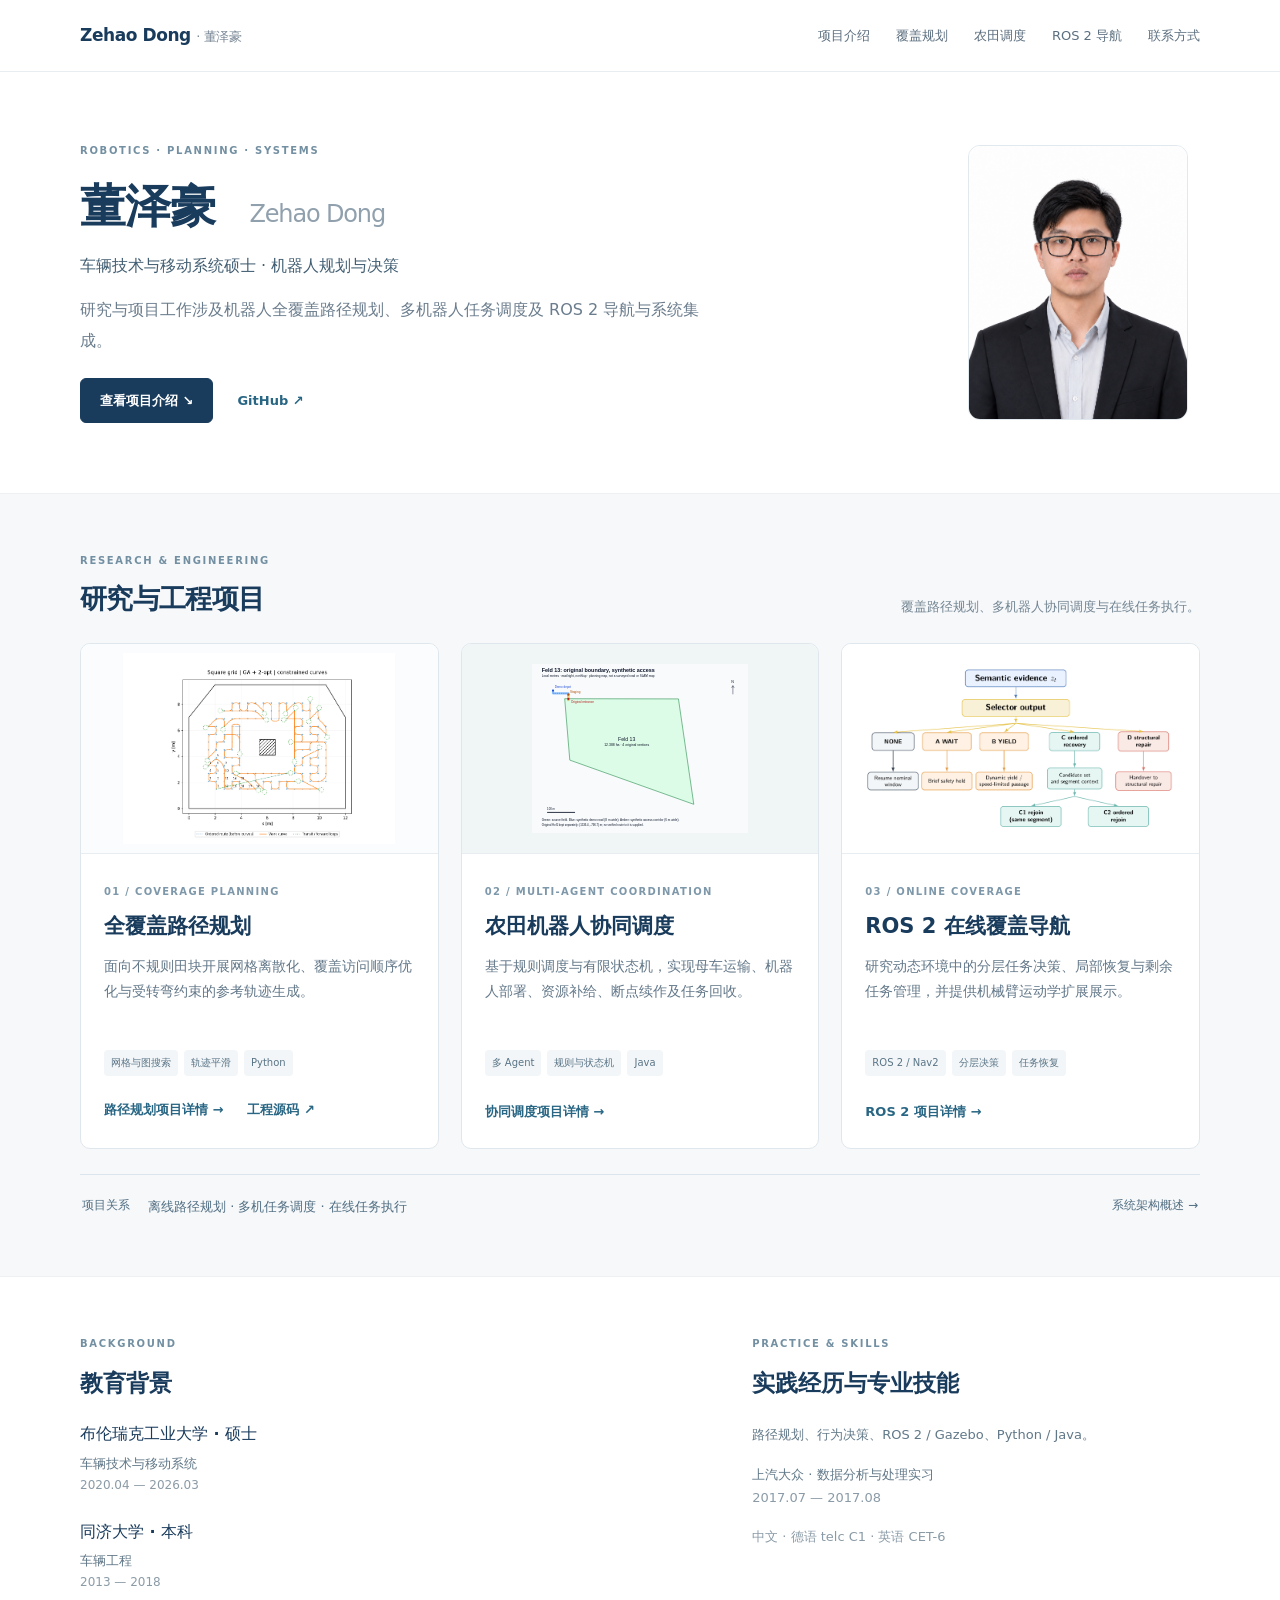
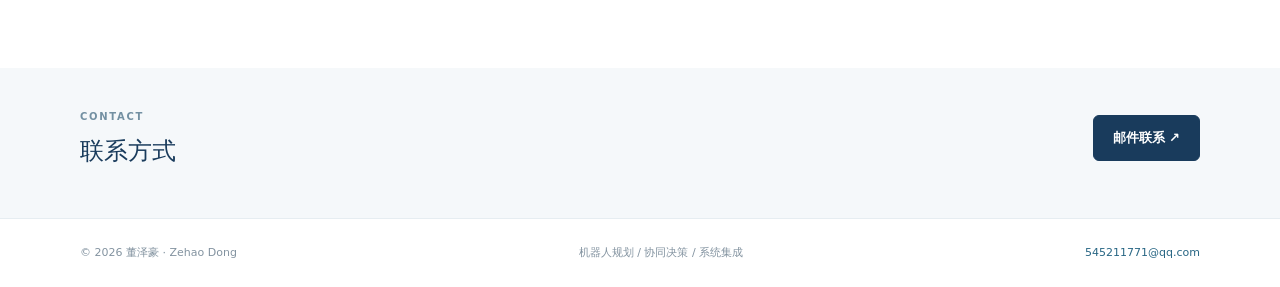
==== commit d9bdedf1: "Link coverage planning portfolio to the CCPP v2.1.0 source repository" ====
--- a/index.html
+++ b/index.html
@@ -34,7 +34,7 @@
   <div class="featured-projects three-projects">
     <article class="feature-card">
       <a class="feature-image" href="ccpp.html" aria-label="查看全覆盖路径规划演示"><img src="assets/images/square_ga.png" alt="农田任务访问路线及平滑运动轨迹" width="1410" height="990"></a>
-      <div class="feature-copy"><span class="project-number">01 / COVERAGE PLANNING</span><h3>全覆盖路径规划</h3><p>面向不规则田块开展网格离散化、覆盖访问顺序优化与受转弯约束的参考轨迹生成。</p><div class="tags"><span>网格与图搜索</span><span>轨迹平滑</span><span>Python</span></div><a class="text-link" href="ccpp.html">路径规划项目详情 →</a></div>
+      <div class="feature-copy"><span class="project-number">01 / COVERAGE PLANNING</span><h3>全覆盖路径规划</h3><p>面向不规则田块开展网格离散化、覆盖访问顺序优化与受转弯约束的参考轨迹生成。</p><div class="tags"><span>网格与图搜索</span><span>轨迹平滑</span><span>Python</span></div><div class="actions"><a class="text-link" href="ccpp.html">路径规划项目详情 →</a><a class="text-link" href="https://github.com/caihao1B/CCPP" target="_blank" rel="noopener noreferrer">工程源码 ↗</a></div></div>
     </article>
     <article class="feature-card">
       <a class="feature-image farm-feature" href="farm-carrier.html" aria-label="查看农田多机器人调度演示"><img src="assets/images/farm-map-preview.svg" alt="Feld 13 田界、覆盖条带与运载母车的演示道路"></a>
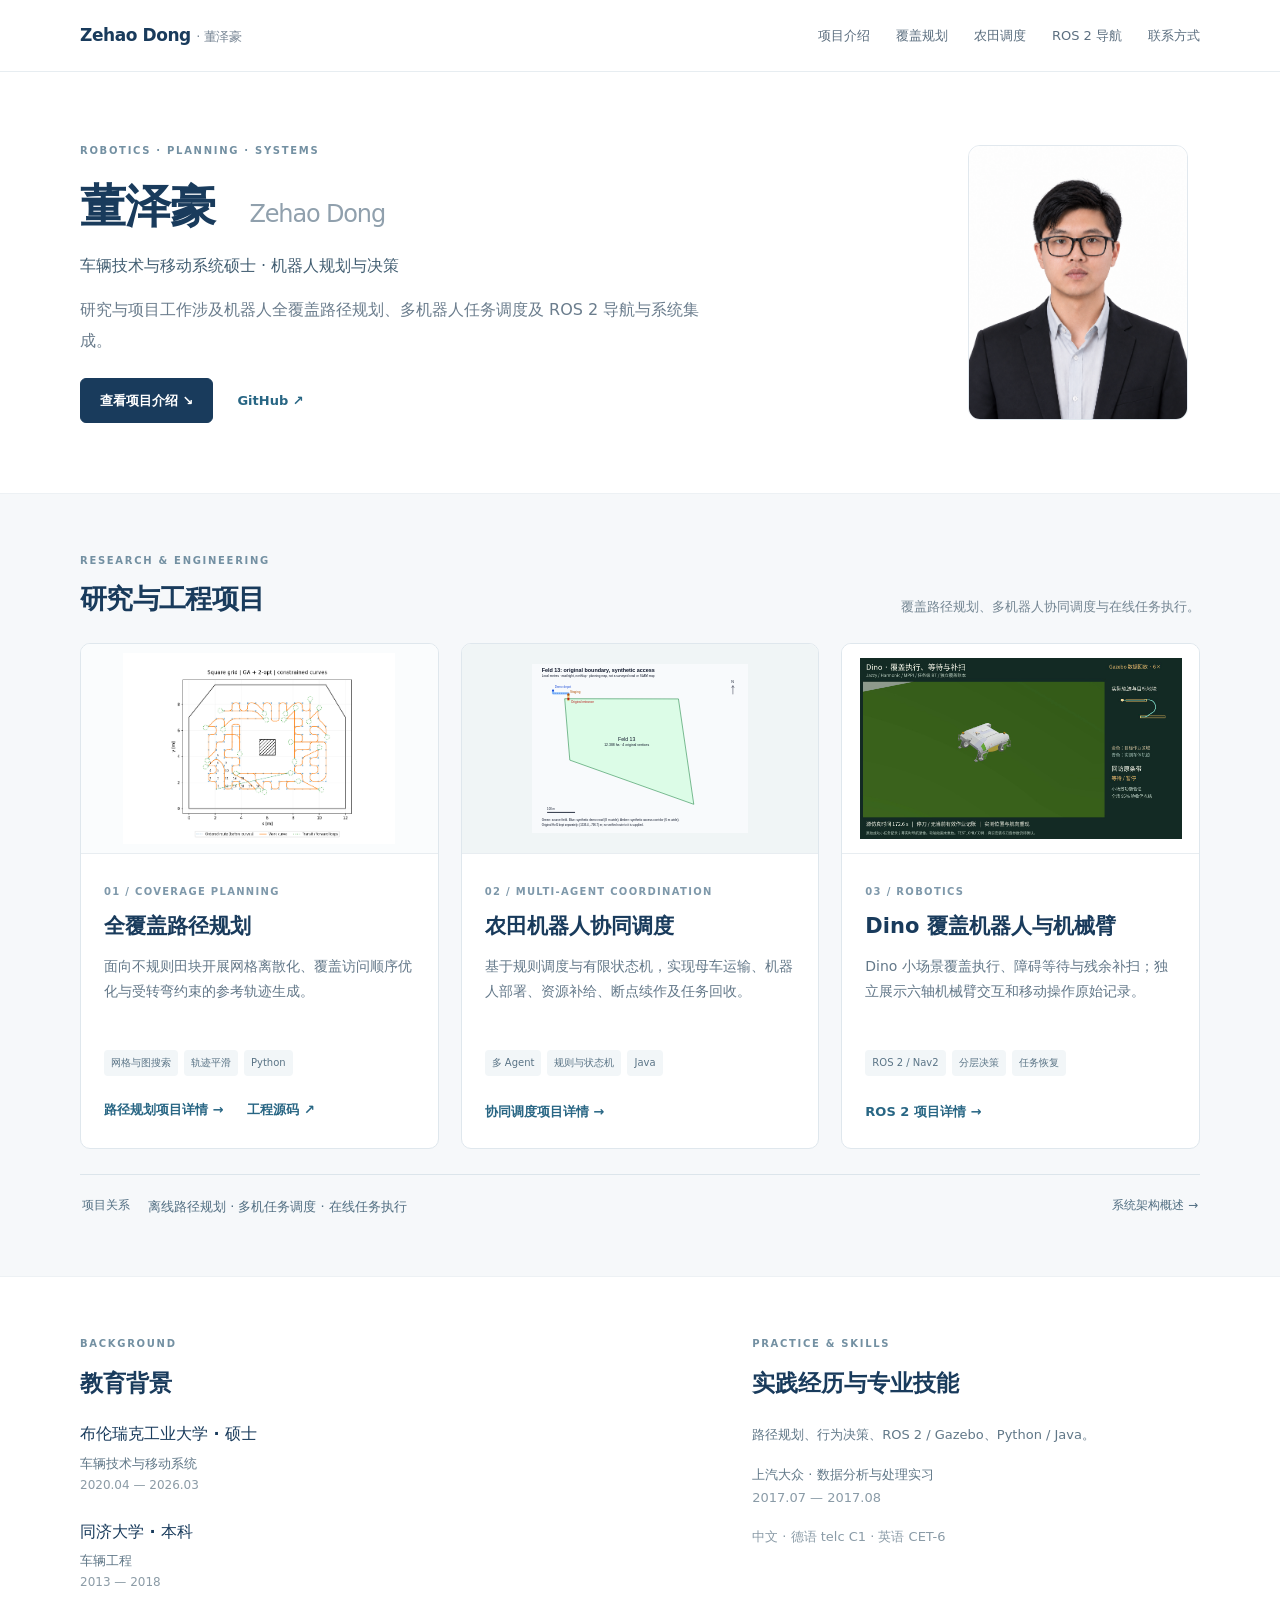
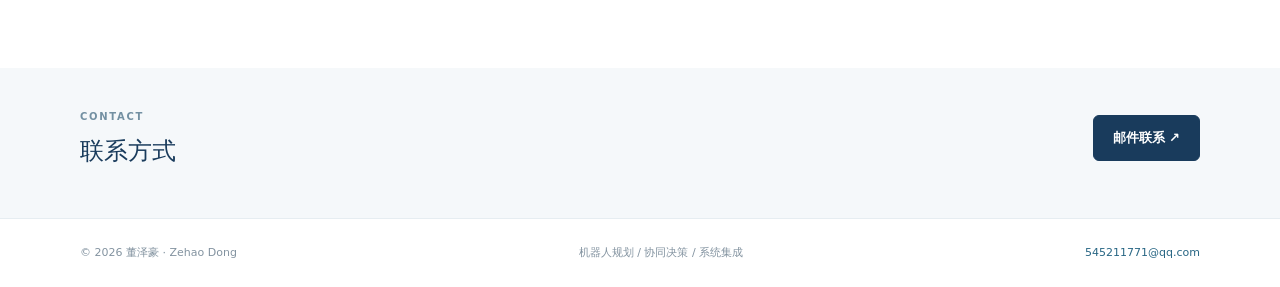
==== commit e7bd51ca: "Present Dino coverage videos alongside the mechanical-arm showcase Add three compact Gazebo recordin" ====
--- a/index.html
+++ b/index.html
@@ -1,57 +1,57 @@
-<!doctype html>
-<html lang="zh-CN">
-<head>
-  <meta charset="utf-8">
-  <meta name="viewport" content="width=device-width,initial-scale=1">
-  <meta name="description" content="董泽豪，车辆技术与移动系统硕士。研究方向包括覆盖路径规划、多机器人调度及 ROS 2 在线导航与任务决策。">
-  <title>Zehao Dong · 机器人项目作品集 | 董泽豪</title>
-  <link rel="stylesheet" href="assets/site.css">
-  <link rel="stylesheet" href="assets/portfolio.css">
-  <link rel="stylesheet" href="assets/merged.css">
-  <script defer src="assets/site.js"></script>
-  <script defer src="assets/portfolio.js"></script>
-</head>
-<body class="concise-page home-page">
-<a class="skip-link" href="#main">跳到正文</a>
-<nav class="navbar" aria-label="主导航"><div class="wrap nav-inner">
-  <a class="brand" href="index.html">Zehao Dong <span>· 董泽豪</span></a>
-  <button class="menu-btn" aria-label="展开导航" aria-controls="mainNav" aria-expanded="false">☰</button>
-  <div class="nav-links" id="mainNav"><a href="index.html#projects">项目介绍</a><a href="ccpp.html">覆盖规划</a><a href="farm-carrier.html">农田调度</a><a href="ros2.html">ROS 2 导航</a><a href="index.html#contact">联系方式</a></div>
-</div></nav>
-
-<main id="main">
-<!-- EDIT: 首页介绍；保持短段落，不增加实验表格。 -->
-<header class="profile-hero wrap">
-  <div class="hero-copy"><div class="eyebrow">ROBOTICS · PLANNING · SYSTEMS</div>
-    <h1>董泽豪 <span>Zehao Dong</span></h1>
-    <p class="hero-role">车辆技术与移动系统硕士 · 机器人规划与决策</p>
-    <p class="hero-intro">研究与项目工作涉及机器人全覆盖路径规划、多机器人任务调度及 ROS 2 导航与系统集成。</p>
-    <div class="actions"><a class="button" href="#projects">查看项目介绍 ↘</a><a class="text-link" href="https://github.com/caihao1B" target="_blank" rel="noopener noreferrer">GitHub ↗</a></div>
-  </div><figure class="profile-portrait"><img src="assets/images/zehao-dong-portrait.png" alt="董泽豪个人照片" width="1106" height="1422" fetchpriority="high"></figure>
-</header>
-<section class="section soft-section" id="projects"><div class="wrap">
-  <div class="section-heading"><div><div class="eyebrow">RESEARCH &amp; ENGINEERING</div><h2>研究与工程项目</h2></div><p>覆盖路径规划、多机器人协同调度与在线任务执行。</p></div>
-  <div class="featured-projects three-projects">
-    <article class="feature-card">
-      <a class="feature-image" href="ccpp.html" aria-label="查看全覆盖路径规划演示"><img src="assets/images/square_ga.png" alt="农田任务访问路线及平滑运动轨迹" width="1410" height="990"></a>
-      <div class="feature-copy"><span class="project-number">01 / COVERAGE PLANNING</span><h3>全覆盖路径规划</h3><p>面向不规则田块开展网格离散化、覆盖访问顺序优化与受转弯约束的参考轨迹生成。</p><div class="tags"><span>网格与图搜索</span><span>轨迹平滑</span><span>Python</span></div><div class="actions"><a class="text-link" href="ccpp.html">路径规划项目详情 →</a><a class="text-link" href="https://github.com/caihao1B/CCPP" target="_blank" rel="noopener noreferrer">工程源码 ↗</a></div></div>
-    </article>
-    <article class="feature-card">
-      <a class="feature-image farm-feature" href="farm-carrier.html" aria-label="查看农田多机器人调度演示"><img src="assets/images/farm-map-preview.svg" alt="Feld 13 田界、覆盖条带与运载母车的演示道路"></a>
-      <div class="feature-copy"><span class="project-number">02 / MULTI-AGENT COORDINATION</span><h3>农田机器人协同调度</h3><p>基于规则调度与有限状态机，实现母车运输、机器人部署、资源补给、断点续作及任务回收。</p><div class="tags"><span>多 Agent</span><span>规则与状态机</span><span>Java</span></div><a class="text-link" href="farm-carrier.html">协同调度项目详情 →</a></div>
-    </article>
-    <article class="feature-card">
-      <a class="feature-image ros-feature" href="ros2.html" aria-label="查看 ROS 2 在线覆盖导航与论文决策"><img src="assets/images/thesis-hierarchy.png" alt="论文中的分层任务决策：正常跟踪、等待、让行、局部恢复与结构修复" width="1639" height="820" loading="lazy"></a>
-      <div class="feature-copy"><span class="project-number">03 / ONLINE COVERAGE</span><h3>ROS 2 在线覆盖导航</h3><p>研究动态环境中的分层任务决策、局部恢复与剩余任务管理，并提供机械臂运动学扩展展示。</p><div class="tags"><span>ROS 2 / Nav2</span><span>分层决策</span><span>任务恢复</span></div><a class="text-link" href="ros2.html">ROS 2 项目详情 →</a></div>
-    </article>
-  </div>
-  <a class="next-layer" href="projects.html"><span>项目关系</span><strong>离线路径规划 · 多机任务调度 · 在线任务执行</strong><span>系统架构概述 →</span></a>
-</div></section>
-<section class="section" id="education"><div class="wrap about-layout">
-  <div><div class="eyebrow">BACKGROUND</div><h2>教育背景</h2><div class="bio-entry"><h3>布伦瑞克工业大学 · 硕士</h3><p>车辆技术与移动系统 <span>2020.04 — 2026.03</span></p></div><div class="bio-entry"><h3>同济大学 · 本科</h3><p>车辆工程 <span>2013 — 2018</span></p></div></div>
-  <div id="experience"><div class="eyebrow">PRACTICE & SKILLS</div><h2>实践经历与专业技能</h2><p>路径规划、行为决策、ROS 2 / Gazebo、Python / Java。</p><p>上汽大众 · 数据分析与处理实习<br><span class="muted">2017.07 — 2017.08</span></p><p class="muted">中文 · 德语 telc C1 · 英语 CET-6</p></div>
-</div></section>
-<section class="contact-section" id="contact"><div class="wrap contact-inner"><div><div class="eyebrow">CONTACT</div><h2>联系方式</h2></div><a class="button" href="mailto:545211771@qq.com">邮件联系 ↗</a></div></section>
-</main>
-<footer class="footer"><div class="wrap footer-inner"><span>© 2026 董泽豪 · Zehao Dong</span><span>机器人规划 / 协同决策 / 系统集成</span><a href="mailto:545211771@qq.com">545211771@qq.com</a></div></footer>
-</body></html>
+<!doctype html>
+<html lang="zh-CN">
+<head>
+  <meta charset="utf-8">
+  <meta name="viewport" content="width=device-width,initial-scale=1">
+  <meta name="description" content="董泽豪，车辆技术与移动系统硕士。研究方向包括覆盖路径规划、多机器人调度及 ROS 2 在线导航与任务决策。">
+  <title>Zehao Dong · 机器人项目作品集 | 董泽豪</title>
+  <link rel="stylesheet" href="assets/site.css">
+  <link rel="stylesheet" href="assets/portfolio.css">
+  <link rel="stylesheet" href="assets/merged.css">
+  <script defer src="assets/site.js"></script>
+  <script defer src="assets/portfolio.js"></script>
+</head>
+<body class="concise-page home-page">
+<a class="skip-link" href="#main">跳到正文</a>
+<nav class="navbar" aria-label="主导航"><div class="wrap nav-inner">
+  <a class="brand" href="index.html">Zehao Dong <span>· 董泽豪</span></a>
+  <button class="menu-btn" aria-label="展开导航" aria-controls="mainNav" aria-expanded="false">☰</button>
+  <div class="nav-links" id="mainNav"><a href="index.html#projects">项目介绍</a><a href="ccpp.html">覆盖规划</a><a href="farm-carrier.html">农田调度</a><a href="ros2.html">ROS 2 导航</a><a href="index.html#contact">联系方式</a></div>
+</div></nav>
+
+<main id="main">
+<!-- EDIT: 首页介绍；保持短段落，不增加实验表格。 -->
+<header class="profile-hero wrap">
+  <div class="hero-copy"><div class="eyebrow">ROBOTICS · PLANNING · SYSTEMS</div>
+    <h1>董泽豪 <span>Zehao Dong</span></h1>
+    <p class="hero-role">车辆技术与移动系统硕士 · 机器人规划与决策</p>
+    <p class="hero-intro">研究与项目工作涉及机器人全覆盖路径规划、多机器人任务调度及 ROS 2 导航与系统集成。</p>
+    <div class="actions"><a class="button" href="#projects">查看项目介绍 ↘</a><a class="text-link" href="https://github.com/caihao1B" target="_blank" rel="noopener noreferrer">GitHub ↗</a></div>
+  </div><figure class="profile-portrait"><img src="assets/images/zehao-dong-portrait.png" alt="董泽豪个人照片" width="1106" height="1422" fetchpriority="high"></figure>
+</header>
+<section class="section soft-section" id="projects"><div class="wrap">
+  <div class="section-heading"><div><div class="eyebrow">RESEARCH &amp; ENGINEERING</div><h2>研究与工程项目</h2></div><p>覆盖路径规划、多机器人协同调度与在线任务执行。</p></div>
+  <div class="featured-projects three-projects">
+    <article class="feature-card">
+      <a class="feature-image" href="ccpp.html" aria-label="查看全覆盖路径规划演示"><img src="assets/images/square_ga.png" alt="农田任务访问路线及平滑运动轨迹" width="1410" height="990"></a>
+      <div class="feature-copy"><span class="project-number">01 / COVERAGE PLANNING</span><h3>全覆盖路径规划</h3><p>面向不规则田块开展网格离散化、覆盖访问顺序优化与受转弯约束的参考轨迹生成。</p><div class="tags"><span>网格与图搜索</span><span>轨迹平滑</span><span>Python</span></div><div class="actions"><a class="text-link" href="ccpp.html">路径规划项目详情 →</a><a class="text-link" href="https://github.com/caihao1B/CCPP" target="_blank" rel="noopener noreferrer">工程源码 ↗</a></div></div>
+    </article>
+    <article class="feature-card">
+      <a class="feature-image farm-feature" href="farm-carrier.html" aria-label="查看农田多机器人调度演示"><img src="assets/images/farm-map-preview.svg" alt="Feld 13 田界、覆盖条带与运载母车的演示道路"></a>
+      <div class="feature-copy"><span class="project-number">02 / MULTI-AGENT COORDINATION</span><h3>农田机器人协同调度</h3><p>基于规则调度与有限状态机，实现母车运输、机器人部署、资源补给、断点续作及任务回收。</p><div class="tags"><span>多 Agent</span><span>规则与状态机</span><span>Java</span></div><a class="text-link" href="farm-carrier.html">协同调度项目详情 →</a></div>
+    </article>
+    <article class="feature-card">
+      <a class="feature-image ros-feature" href="ros2.html" aria-label="查看 Dino 覆盖机器人与机械臂展示"><img src="assets/images/dino-p13-poster.jpg" alt="Gazebo 中的 Dino 覆盖机器人及实际任务轨迹" width="1280" height="720" loading="lazy"></a>
+      <div class="feature-copy"><span class="project-number">03 / ROBOTICS</span><h3>Dino 覆盖机器人与机械臂</h3><p>Dino 小场景覆盖执行、障碍等待与残余补扫；独立展示六轴机械臂交互和移动操作原始记录。</p><div class="tags"><span>ROS 2 / Nav2</span><span>分层决策</span><span>任务恢复</span></div><a class="text-link" href="ros2.html">ROS 2 项目详情 →</a></div>
+    </article>
+  </div>
+  <a class="next-layer" href="projects.html"><span>项目关系</span><strong>离线路径规划 · 多机任务调度 · 在线任务执行</strong><span>系统架构概述 →</span></a>
+</div></section>
+<section class="section" id="education"><div class="wrap about-layout">
+  <div><div class="eyebrow">BACKGROUND</div><h2>教育背景</h2><div class="bio-entry"><h3>布伦瑞克工业大学 · 硕士</h3><p>车辆技术与移动系统 <span>2020.04 — 2026.03</span></p></div><div class="bio-entry"><h3>同济大学 · 本科</h3><p>车辆工程 <span>2013 — 2018</span></p></div></div>
+  <div id="experience"><div class="eyebrow">PRACTICE & SKILLS</div><h2>实践经历与专业技能</h2><p>路径规划、行为决策、ROS 2 / Gazebo、Python / Java。</p><p>上汽大众 · 数据分析与处理实习<br><span class="muted">2017.07 — 2017.08</span></p><p class="muted">中文 · 德语 telc C1 · 英语 CET-6</p></div>
+</div></section>
+<section class="contact-section" id="contact"><div class="wrap contact-inner"><div><div class="eyebrow">CONTACT</div><h2>联系方式</h2></div><a class="button" href="mailto:545211771@qq.com">邮件联系 ↗</a></div></section>
+</main>
+<footer class="footer"><div class="wrap footer-inner"><span>© 2026 董泽豪 · Zehao Dong</span><span>机器人规划 / 协同决策 / 系统集成</span><a href="mailto:545211771@qq.com">545211771@qq.com</a></div></footer>
+</body></html>
